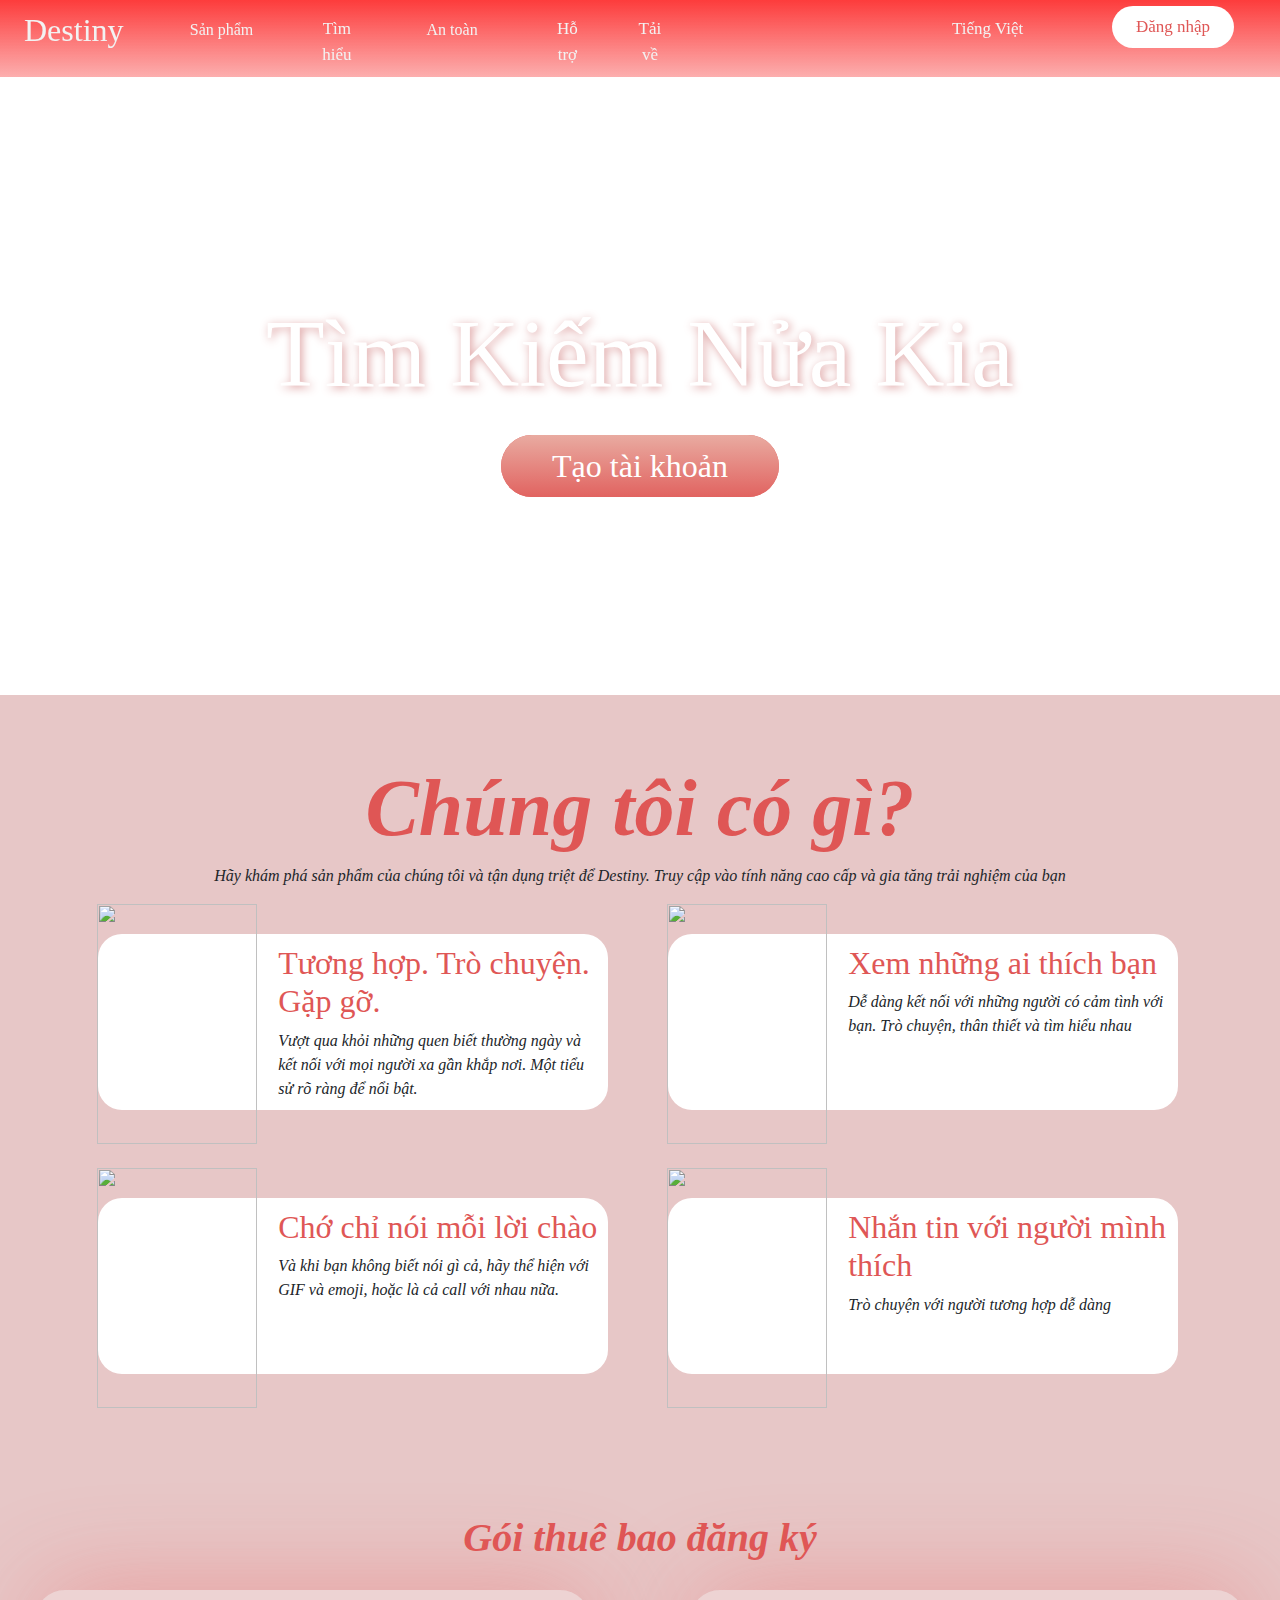
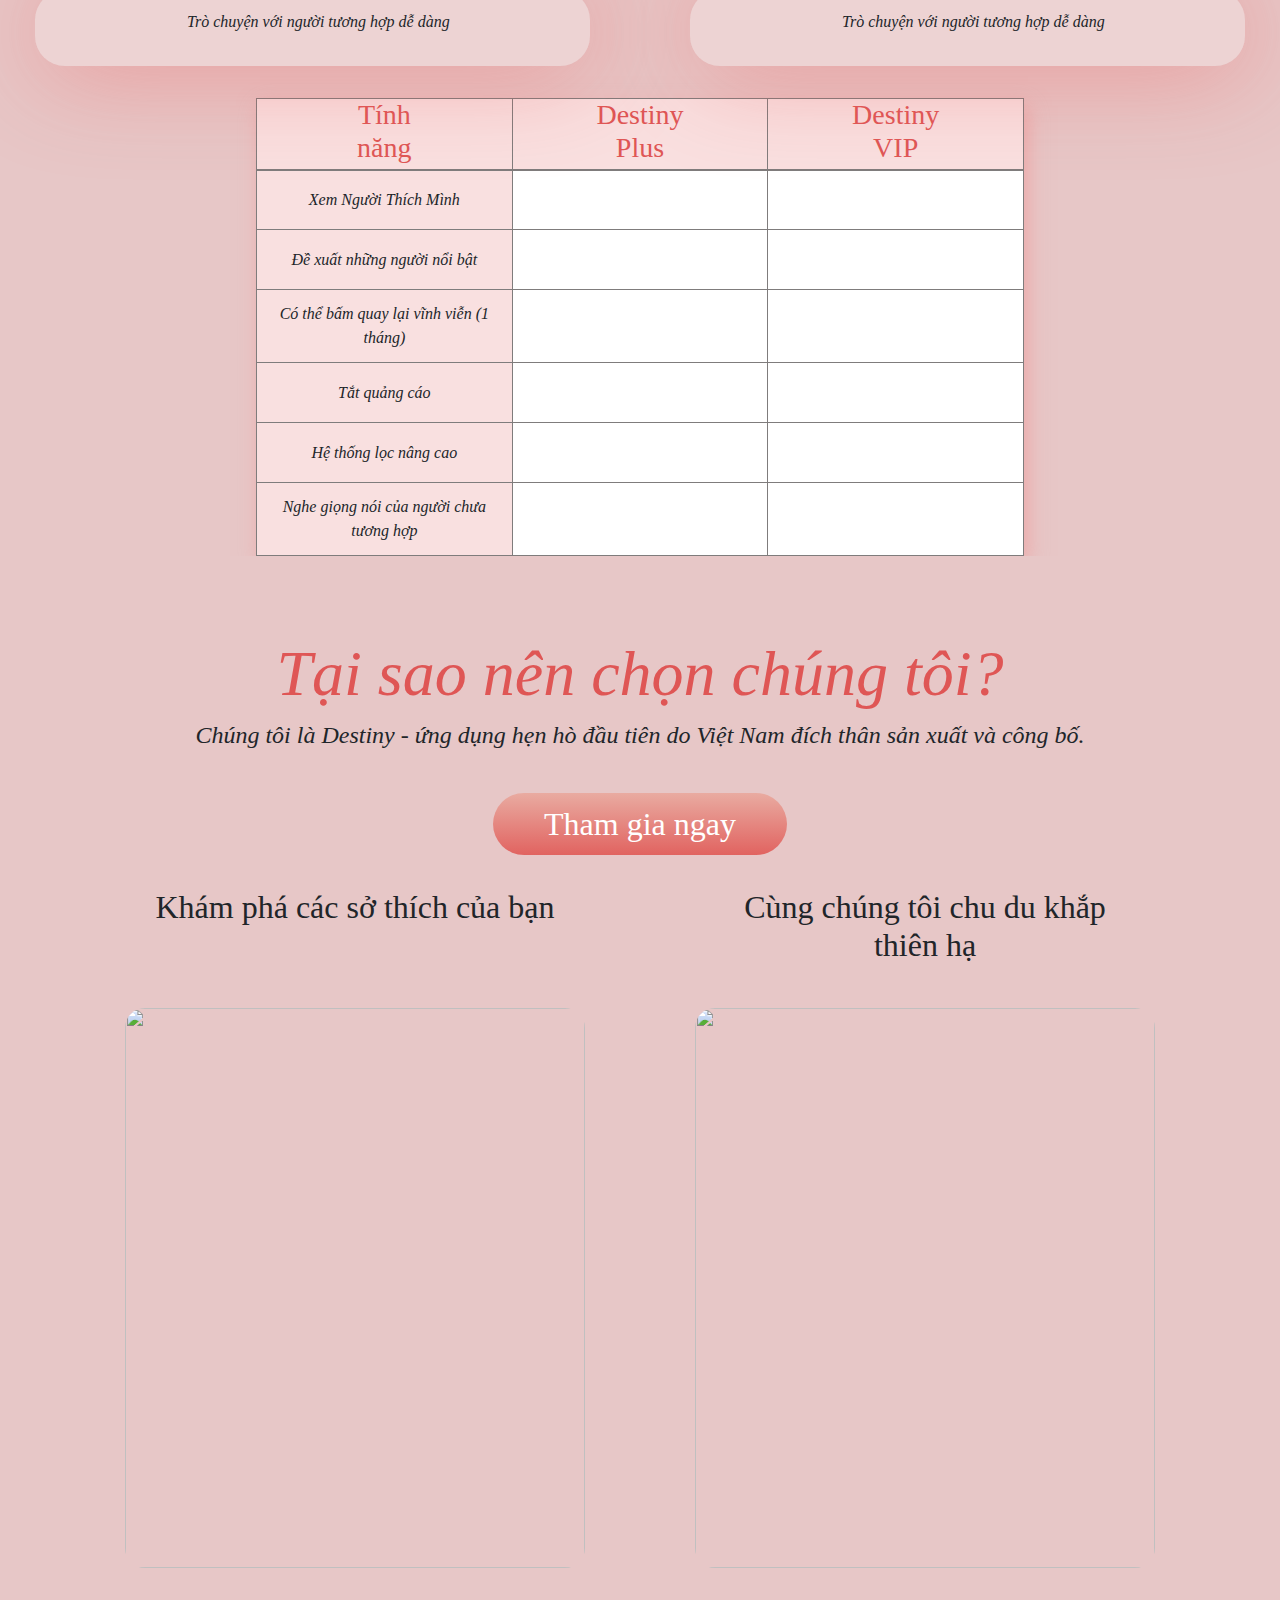
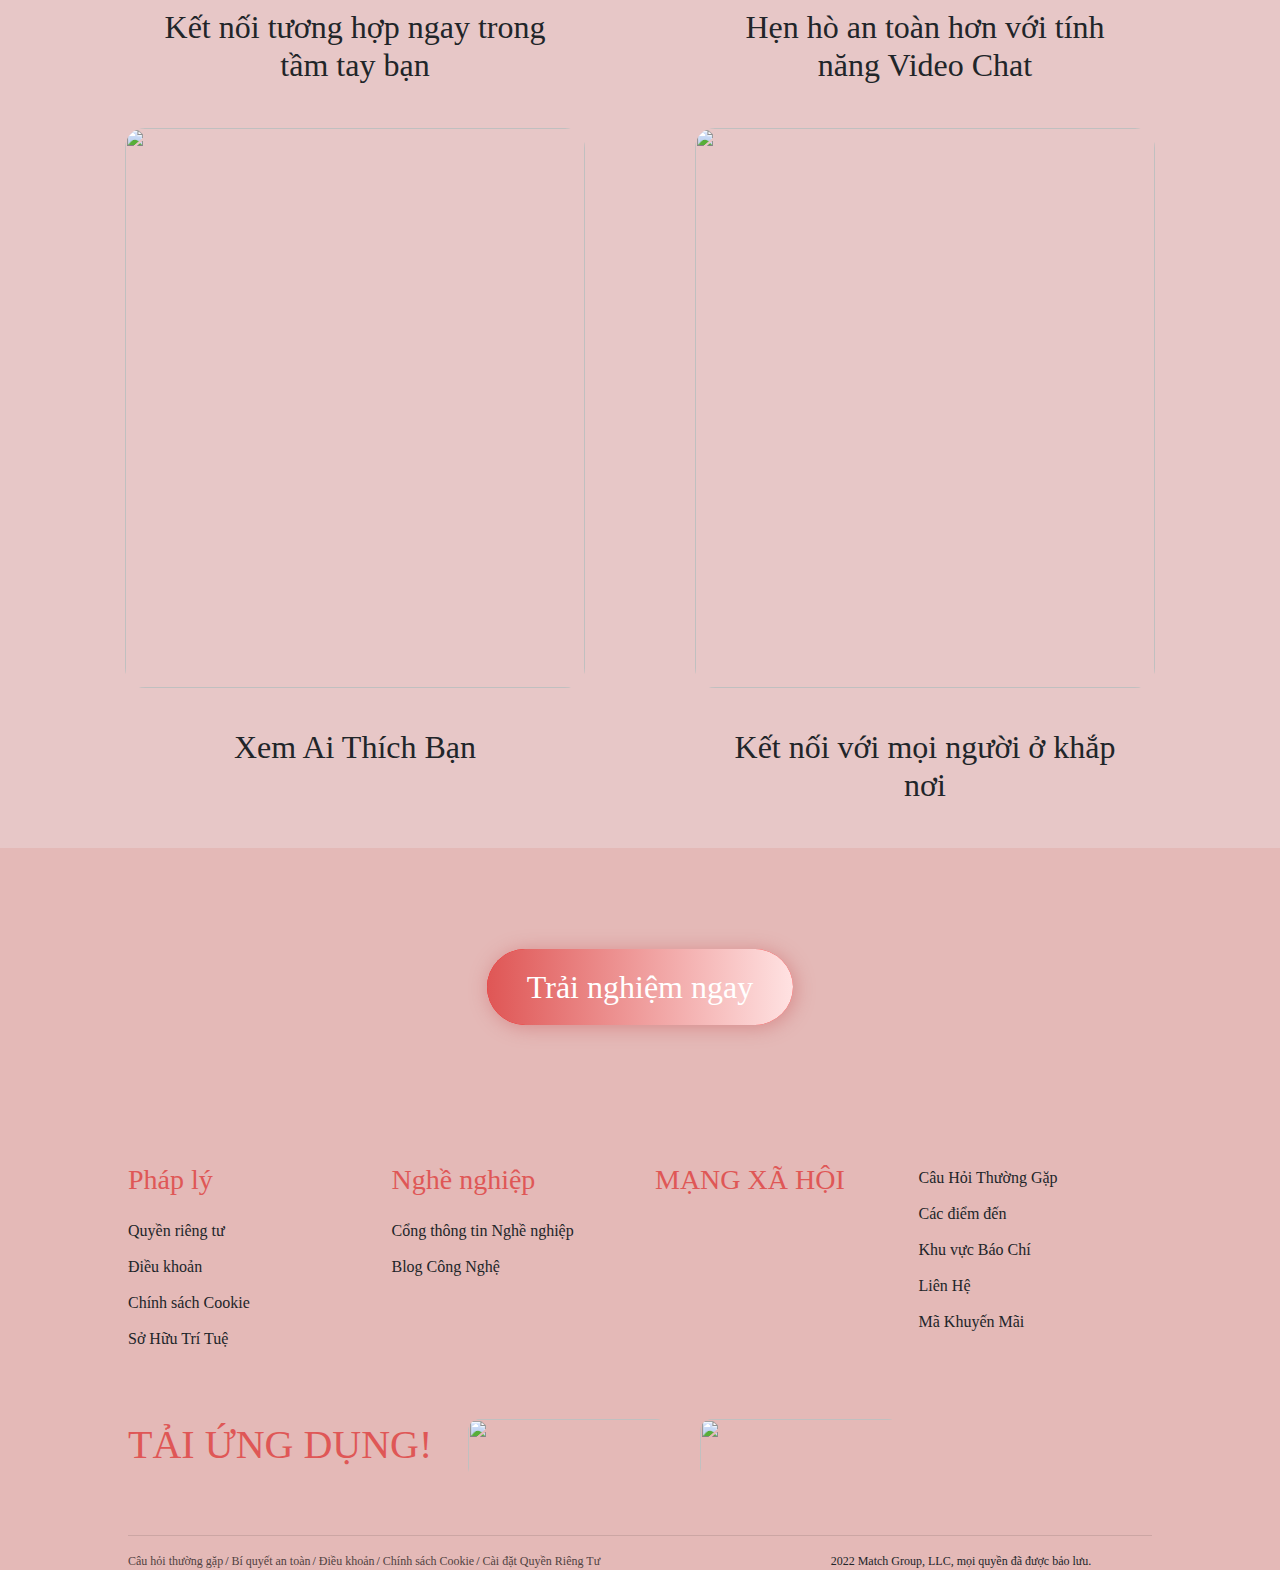
==== index.html @ 4feb2984 "Fix footer" ====
<!DOCTYPE html>
<html lang="en">

<head>
    <meta charset="UTF-8">
    <meta http-equiv="X-UA-Compatible" content="IE=edge">
    <meta name="viewport" content="width=device-width, initial-scale=1.0">
    <title>Landing Page</title>
    <link rel="stylesheet" href="https://cdn.jsdelivr.net/npm/bootstrap@4.6.1/dist/css/bootstrap.min.css">
    <link rel="stylesheet" href="css/docSlider.css">
    <link rel="stylesheet" href="css/index.css">
    <meta name="viewport" content="width=device-width, initial-scale=1, shrink-to-fit=no">
    <script src="https://kit.fontawesome.com/28a1dc3e10.js" crossorigin="anonymous"></script>

</head>

<body>
    <div class="header">
        <div class="header-left">
            <div class="menu"><a href="#home" class="logo">Destiny</a></div>

            <div class="menu dropdown">
                <button class="dropbtn">Sản phẩm
                    <i class="fa fa-caret-down"></i>
                </button>
                <div class="dropdown-content">
                    <a href="#">Tính năng cao cấp</a>
                    <a href="#">Các gói đăng ký
                        <ul>
                            <li>Destiny Plus*</li>
                            <li>Destiny VIP</li>
                        </ul>
                    </a>
                    <a href="#">Swipe night</a>
                </div>
            </div>
            <div class="menu"><a href="#news">Tìm hiểu</a></div>
            <div class="menu dropdown ">
                <button class="dropbtn">An toàn
                    <i class="fa fa-caret-down"></i>
                </button>
                <div class="dropdown-content">
                    <a href="#">Quy tắc cộng đồng</a>
                    <a href="#">Bí quyết an toàn</a>
                    <a href="#">An toàn & Chính sách</a>
                    <a href="#">An toàn & Báo cáo</a>
                    <a href="#">Bảo mật</a>
                </div>
            </div>

            <div class="menu"><a href="#contact">Hỗ trợ</a></div>


            <div class="menu"> <a href="#download">Tải về</a></div>
        </div>
        <div class="header-right">
            <div class="menu menu-right">
                <a class="title" href="#login" style="background-color: rgb(255, 255, 255);
                border-radius: 65px; color: #df5756;     padding: 8px 24px;">Đăng nhập</a>
            </div>
            <div class="menu menu-right">
                <a href="#language"><i class="fa-solid fa-earth-americas"> </i> Tiếng Việt</a>
            </div>
        </div>
    </div>

    <div class="docSlider">
        <section>
            <div class="content">
                <p class="title">Tìm Kiếm Nửa Kia</p>
                <a class="title" href="#register">Tạo tài khoản</a>
            </div>
        </section>

        <!-- 2. Chúng tôi có gì? -->
        <section>
            <div class="service">
                <div class="intro">
                    <h1 class="title">Chúng tôi có gì?</h1>
                    <p>Hãy khám phá sản phẩm của chúng tôi và tận dụng triệt để Destiny. Truy cập vào tính năng cao cấp
                        và gia tăng trải nghiệm của bạn</p>
                </div>
                <div class="container">
                    <div class="row">
                        <div class="col">
                            <div class="row">
                                <div class="col-8 col-sm-4"><img src="img/img1.png"></div>
                                <div class="col-8 col-sm-8 service-content justify-content align-items-center">
                                    <h1 class="title">Tương hợp. Trò chuyện. Gặp gỡ.</h1>
                                    <p>Vượt qua khỏi những quen biết thường ngày và kết nối với mọi người xa gần khắp
                                        nơi. Một tiểu sử rõ ràng để nổi bật.</p>
                                </div>
                            </div>
                        </div>
                        <div class="col">
                            <div class="row">
                                <div class="col-8 col-sm-4"><img src="img/img1.png"></div>
                                <div class="col-8 col-sm-8 service-content justify-content align-items-center">
                                    <h1 class="title">Xem những ai thích bạn</h1>
                                    <p>Dễ dàng kết nối với những người có cảm tình với bạn. Trò chuyện, thân thiết và
                                        tìm hiểu nhau</p>
                                </div>
                            </div>
                        </div>
                    </div>
                    <div class="row">
                        <div class="col">
                            <div class="row">
                                <div class="col-8 col-sm-4"><img src="img/img1.png"></div>
                                <div class="col-8 col-sm-8 service-content justify-content align-items-center">
                                    <h1 class="title">Chớ chỉ nói mỗi lời chào</h1>
                                    <p>Và khi bạn không biết nói gì cả, hãy thể hiện với GIF và emoji, hoặc là cả call
                                        với nhau nữa.</p>
                                </div>
                            </div>
                        </div>
                        <div class="col">
                            <div class="row">
                                <div class="col-8 col-sm-4"><img src="img/img1.png"></div>
                                <div class="col-8 col-sm-8 service-content justify-content align-items-center">
                                    <h1 class="title">Nhắn tin với người mình thích</h1>
                                    <p>Trò chuyện với người tương hợp dễ dàng</p>
                                </div>
                            </div>
                        </div>
                    </div>
                </div>
            </div>
        </section>

        <section>
            <div class="subcription">
                <div class="intro">
                    <h1 class="text-center title">Gói thuê bao đăng ký</h1>
                    <div class="container">
                        <div class="row" style="margin-right: -100px;
                        margin-left: -100px">
                            <div class="col">
                                <!-- <h1>Destiny Plus</h1> -->
                                <img src="img/Destiny Plus+.png" alt="">
                                <p>Trò chuyện với người tương hợp dễ dàng</p>
                            </div>
                            <div class="col">
                                <!-- <h1>Destiny VIP</h1> -->
                                <img src="img/Destiny VIP.png " alt="">
                                <p>Trò chuyện với người tương hợp dễ dàng</p>
                            </div>
                        </div>
                    </div>
                </div>
                <div class="subcription-content">
                    <table class="table table-bordered text-center">
                        <colgroup>
                            <col class="grey" />
                            <col class="red" />
                            <col class="blue" />
                        </colgroup>
                        <thead>
                            <tr>
                                <th class="title">
                                    <h3>Tính</h3>
                                    <h3>năng</h3>
                                </th>
                                <th class="title">
                                    <h3>Destiny</h3>
                                    <h3>Plus</h3>
                                </th>
                                <th class="title">
                                    <h3>Destiny</h3>
                                    <h3>VIP</h3>
                                </th>
                            </tr>
                        </thead>
                        <tbody>
                            <tr>
                                <td>Xem Người Thích Mình</td>
                                <td><i class="fa-solid fa-circle"></i></td>
                                <td><i class="fa-solid fa-circle"></i></td>
                            </tr>
                            <tr>
                                <td>Đề xuất những người nổi bật</td>
                                <td><i class="fa-solid fa-circle"></i></td>
                                <td><i class="fa-solid fa-circle"></i></td>
                            </tr>

                            <tr>
                                <td>Có thể bấm quay lại vĩnh viễn (1 tháng)</td>
                                <td><i class="fa-solid fa-circle"></i></td>
                                <td><i class="fa-solid fa-circle"></i></td>
                            </tr>
                            <tr>
                                <td>Tắt quảng cáo</td>
                                <td></td>
                                <td><i class="fa-solid fa-circle"></i></td>
                            </tr>
                            <tr>
                                <td>Hệ thống lọc nâng cao</td>
                                <td></td>
                                <td><i class="fa-solid fa-circle"></i></td>
                            </tr>
                            <tr>
                                <td>Nghe giọng nói của người chưa tương hợp</td>
                                <td></td>
                                <td><i class="fa-solid fa-circle"></i></td>
                            </tr>
                        </tbody>


                    </table>
                </div>

            </div>
        </section>
        <section>
            <div class="reason">
                <div class="intro text-center">
                    <h1 class="text-center title" style="color: #df5655">Tại sao nên chọn chúng tôi?</h1>
                    <h4>Chúng tôi là Destiny - ứng dụng hẹn hò đầu tiên do Việt Nam đích thân sản xuất và công bố. </h4>
                    <a href="#register">Tham gia ngay</a>
                </div>
                <div class="image-collection container">
                    <div class="row">
                        <div class="col justify-content-center  text-center">
                            <h2 class="title">Khám phá các sở thích của bạn</h2>
                            <img src="img/Trang chủ-image9.jpg" alt="">
                        </div>
                        <div class="col justify-content-center  text-center">
                            <h2 class="title">Cùng chúng tôi chu du khắp thiên hạ</h2>
                            <img src="img/Trang chủ-image9.jpg" alt="">
                        </div>
                    </div>
                    <div class="row">
                        <div class="col justify-content-center  text-center">
                            <h2 class="title">Kết nối tương hợp ngay trong tầm tay bạn</h2>
                            <img src="img/Trang chủ-image9.jpg" alt="">
                        </div>
                        <div class="col justify-content-center  text-center">
                            <h2 class="title">Hẹn hò an toàn hơn với tính năng Video Chat</h2>
                            <img src="img/Trang chủ-image9.jpg" alt="">
                        </div>
                    </div>
                    <div class="row">
                        <div class="col justify-content-center  text-center">
                            <h2 class="title">Xem Ai Thích Bạn</h2>
                        </div>
                        <div class="col justify-content-center  text-center">
                            <h2 class="title">Kết nối với mọi người ở khắp nơi</h2>
                        </div>
                    </div>
                </div>


            </div>
            <div class="footer">
                <div class="experience text-center justify-content-center">
                    <h2 class="title">Trải nghiệm ngay <i class="fa-solid fa-arrow-right"></i></h2>
                </div>
                <div class="container-fluid">
                    <div class="footer-detail-info row">
                        <div class="col">
                            <h3 class="title">Pháp lý</h3>
                            <ul>
                                <li>Quyền riêng tư</li>
                                <li>Điều khoản</li>
                                <li>Chính sách Cookie</li>
                                <li>Sở Hữu Trí Tuệ</li>
                            </ul>
                        </div>
                        <div class="col">
                            <h3 class="title">Nghề nghiệp</h3>
                            <ul>
                                <li>Cổng thông tin Nghề nghiệp</li>
                                <li>Blog Công Nghệ</li>
                            </ul>
                        </div>
                        <div class="col social">
                            <h3 class="title" style="text-transform: uppercase;">Mạng xã hội</h3>
                            <i class="fa-brands fa-instagram fa-3x"></i>
                            <i class="fa-brands fa-tiktok fa-3x"></i>
                            <i class="fa-brands fa-youtube fa-3x"></i>
                            <i class="fa-brands fa-facebook-f fa-3x"></i>
                            <i class="fa-brands fa-twitter fa-3x"></i>      
                        </div>
                        <div class="col">
                            <ul>
                                <li>Câu Hỏi Thường Gặp</li>
                                <li>Các điểm đến</li>
                                <li>Khu vực Báo Chí</li>
                                <li>Liên Hệ</li>
                                <li>Mã Khuyến Mãi</li>
                            </ul>
                        </div>
                    </div>
                    <div class="download align-items">
                        <h1 class="title">Tải ứng dụng!</h1>
                        <img src="img/App Store.png" alt="">
                        <img src="img/Google Play.png" alt="">

                    </div>
                    <hr class="new1">
                    <div class="row" style="font-size:0.75rem">
                        <div class="col-sm-8 footer-nav">
                            <a href="#">Câu hỏi thường gặp</a>/
                            <a href="#">Bí quyết an toàn</a>/
                            <a href="#">Điều khoản</a>/
                            <a href="#">Chính sách Cookie</a>/
                            <a href="#">Cài đặt Quyền Riêng Tư</a>
                        </div>
                        <div class="col-sm-4">
                            <i class="fa-regular fa-copyright"></i> 2022 Match Group, LLC, mọi quyền đã được bảo lưu.
                        </div>
                    </div>
                </div>
            </div>
        </section>
    </div>
    <script src="js/docSlider.min.js"></script>
    <script>docSlider.init();</script>
    <script src="https://cdn.jsdelivr.net/npm/jquery@3.6.0/dist/jquery.slim.min.js"></script>
    <script src="https://cdn.jsdelivr.net/npm/popper.js@1.16.1/dist/umd/popper.min.js"></script>
    <script src="https://cdn.jsdelivr.net/npm/bootstrap@4.6.1/dist/js/bootstrap.bundle.min.js"></script>
</body>

</html>
---- css/index.css ----
@font-face {
  font-family: Roobert;
  src: url(../font/Roobert-Regular.ttf);
}

@font-face {
  font-family: Comfortaa;
  src: url(../font/Comfortaa-VariableFont_wght.ttf);
  font-weight: bold;
}

@font-face {
  font-family: Inter;
  src: url(../font/Inter-VariableFont_slnt\,wght.ttf);
}



body {
  margin: 0;
  font-family: Inter;
}

.title {
  font-family: Comfortaa;
}

.container-fluid {
  padding: 0;
}

/* header */
.header {
  background-image: linear-gradient(
    to top,
    rgb(249 94 94 / 50%),
    rgb(253 60 60)
  );
  display: flex;
  height: 7%;
  position: -webkit-sticky;
  position: sticky;
  top: 0;
  font-size: 20px;
  z-index: 10;
}

.header .header-left {
  display: flex;
  width: 54%;
}

.header .header-right {
  display: flex;
  width: 46%;
  display: inline-block;
}

.header .menu {
  width: 160px;
  /* background-color: brown; */
  margin: 0 8px;
  height: 100%;
  margin-top: 6px;
}

.header .header-left .logo {
  padding-top: 0;
  font-size: xx-large;
}

.header .menu-right {
  float: right;
  width: 160px;
  margin-top: 6px;
}

.header a {
  float: left;
  display: block;
  color: #f2f2f2;
  text-align: center;
  padding: 10px 16px;
  text-decoration: none;
  font-size: 17px;
}

.dropdown:hover .header .menu {
  /* background-color: rgb(38, 255, 0); */
}

.header .icon {
  display: none;
}

.dropbtn {
  color: #f2f2f2;
  padding: 12px;
  font-size: 16px;
  border: none;
  width: 132px;
  background-color: #663e8e00;
}

.dropdown {
  position: relative;
  display: inline-block;
}

.dropdown-content {
  display: none;
  position: absolute;
  background-color: #df565573;
  min-width: 182px;
  box-shadow: 2px 2px 20px 4px rgb(255 0 0 / 56%);
  z-index: 1;
  text-align: left;
}

.dropdown-content a {
  color: rgb(255, 255, 255);
  padding: 2px 4px;
  /* text-decoration: none; */
  display: block;
}

.dropdown-content a ul {
  text-align: left;
  padding-left: 12px;
  font-style: italic;
}



.dropdown-content a:hover {
  /* background-color: #ddd; */
}

.dropdown:hover .dropdown-content {
  display: block;
}

.dropdown:hover .dropbtn {
  /* background-color: #3e8e41; */
  color: black;
}

/* Body */

/* Content */
.content {
  padding: 16% 0;
  height: 100%;
  /* border: 3px solid green; */
  text-align: center;
  background-image: url("../img/Trang\ chủ-image.png");
  /* Center and scale the image nicely */
  background-position: center;
  background-repeat: no-repeat;
  background-size: cover;
}

.content p {
  font-size: 6rem;
  color: white;
  text-shadow: 2px 2px 10px #dc9e9e;
}

.content a {
  padding: 1% 4%;
  color: white;
  background-color: #e16360;
  background-image: linear-gradient(to top, #e16360, #e9aba1);
  border-radius: 32px;
  font-size: 2rem;
}

.service {
  height: 100%;
  background-color: #e7c7c7;
}

.service .intro {
  text-align: center;
  padding-top: 2%;
  font-style: italic;
}

.service .intro h1 {
  font-weight: 800;
  font-size: 5rem;
  color: #df5655;
  margin-top: 40px;
}

.service .intro p {
  font-size: 1rem;
  margin-bottom: 2%;
}

.service .container .row .col {
  background-color: white;
    width: 80px;
    height: 176px;
    border-radius: 24px;
    margin: 20px 32px 68px 28px;
}

.service .container .row .col img {
  width: 160px;
  height: 240px;
  position: relative;
  left: -16px;
  top: -30px;
  display: block;
}

.service-content {
  height: 200px;
  justify-content: center;
  padding: 2%;
}

.service-content h1 {
  color: #df5756;
  font-size: 2rem;
}

.service-content p {
  font-style: italic;
}

.subcription {
  height: 100%;
  background-color: #e7c7c7;
}

.subcription .intro > h1 {
  padding: 72px 0 20px 0;
  font-style: italic;
  font-weight: 800;
  color: #df5756;
}

.subcription .intro .col {
  display: flex;
    width: 160px;
    margin: 0 50px;
    margin-bottom: 32px;
    box-shadow: 4px 4px 100px #eb555573;
    background: #f3e3e373;
    border-radius: 30px;
    padding: 16px;
}

.subcription .intro .col img {
  width: 120px;
}

.subcription .intro .col p {
  margin-left: 16px;
  margin-top: 4px;
  /* margin-bottom: 1rem; */
  font-style: italic;
}

.subcription-content .table {
  margin: 0 auto;
  width: 60%;
  table-layout: fixed;
  border: 1px black solid;
  border-collapse: collapse;
  box-shadow: 4px 8px 20px #efa0a0c9;
}

.subcription-content .table td {
  vertical-align: middle;
  /* font-size: small; */
}

.subcription-content .table tbody tr td:nth-child(1) {
  font-style: italic;
}

.subcription-content .table tbody tr td:nth-child(2) {
  color: #df5756;
}

.subcription-content .table tbody tr td:nth-child(3) {
  color: #f3e3e3;
}

thead tr {
  background-color: #f9e0e0;
}

.grey {
  background-color: #f9e0e0;
}
.red {
  background-color: white;
}
.blue {
  background-color: white;
}

.table-bordered td,
.table-bordered th {
  border: 1px solid #7f7c7c;
}

.table tr {
  height: 60px;
}

.table thead th {
  vertical-align: bottom;
  border-bottom: 2px solid #7f7c7c;
  color: #df5756;
  font-size: 1.5rem;
  font-weight: 550;
  padding: 2px;
}

h3 {
  margin: 0px;
  padding-bottom: 5px;
  line-height: 1;
}

/* reason section */
.reason {
  background-color: #e7c7c7;
  height: min-content;
  padding-top: 80px;
}

.reason .intro {
  margin-bottom: 40px;
}

.reason .intro h1 {
  font-style: italic;
  font-size: 4rem;
}

.reason .intro h4 {
  /* color: #df5655; */
  font-style: italic;
  /* font-size: 4rem; */
  margin-bottom: 50px;
}

.reason .intro a {
  padding: 1% 4%;
  background-image: linear-gradient(to top, #e16360, #e9aba1);
  border-radius: 32px;
  font-size: 2rem;
  color: white;
  margin: 20% 0;
}

.reason .image-collection .row .col {
  /* padding-bottom: 100px; */
}

.reason .image-collection .row .col h2 {
  height: 80px;
  width: 400px;
  margin: auto;
}

.reason .image-collection img {
  width: 460px;
  height: 560px;
  margin: 0 40px;
  border-radius: 20px;
  margin: 40px 0;
}

.reason .image-collection .row:nth-child(3) .col {
  margin-bottom: 40px;;
}


/* footer */
div .footer {
  background-color: #e4b9b7;
  padding-top: 120px;
  height: 100%;
}

.footer .container-fluid {
  width: 80%;
}

.footer .container-fluid .social i {
  /* width: 200px; */
  color: gray;
  margin-right: 36px;
  margin-bottom: 16px;
}

.footer .container-fluid .footer-detail-info {
  margin-bottom: 40px;
}

.footer .container-fluid .footer-detail-info li {
  font-weight: 500;
  margin-bottom: 12px;
}

.footer .container-fluid .footer-detail-info .col h3 {
  color: #df5756;
  margin-bottom: 20px;
}

div .footer .experience {
  margin-bottom: 160px;
}

div .footer .experience h2 {
  background-color: red;
  display: inline;
  padding: 20px 40px;
  border-radius: 40px;
  color: white;
  background-image: linear-gradient(to right, #df5655, #ffe2e2);
  box-shadow: 2px 2px 20px #d68989;
}

.footer .footer-nav a {
  margin-right: 2px;
  color: #514241;
}

ul {
  list-style-type: none; /* Remove bullets */
  padding: 0; /* Remove padding */
  margin: 0; /* Remove margins */
}

.download {
  color: #df5756;
  align-items: center;
  display: flex;
  margin-bottom: 40px;
}

.download h1 {
  display: inline-block;
  margin-right: 20px;
  text-transform: uppercase;
}

.download img {
  padding: 20px;
  border-radius: 32px;
  margin: -4px;
  width: 240px;
  height: 100px;
}
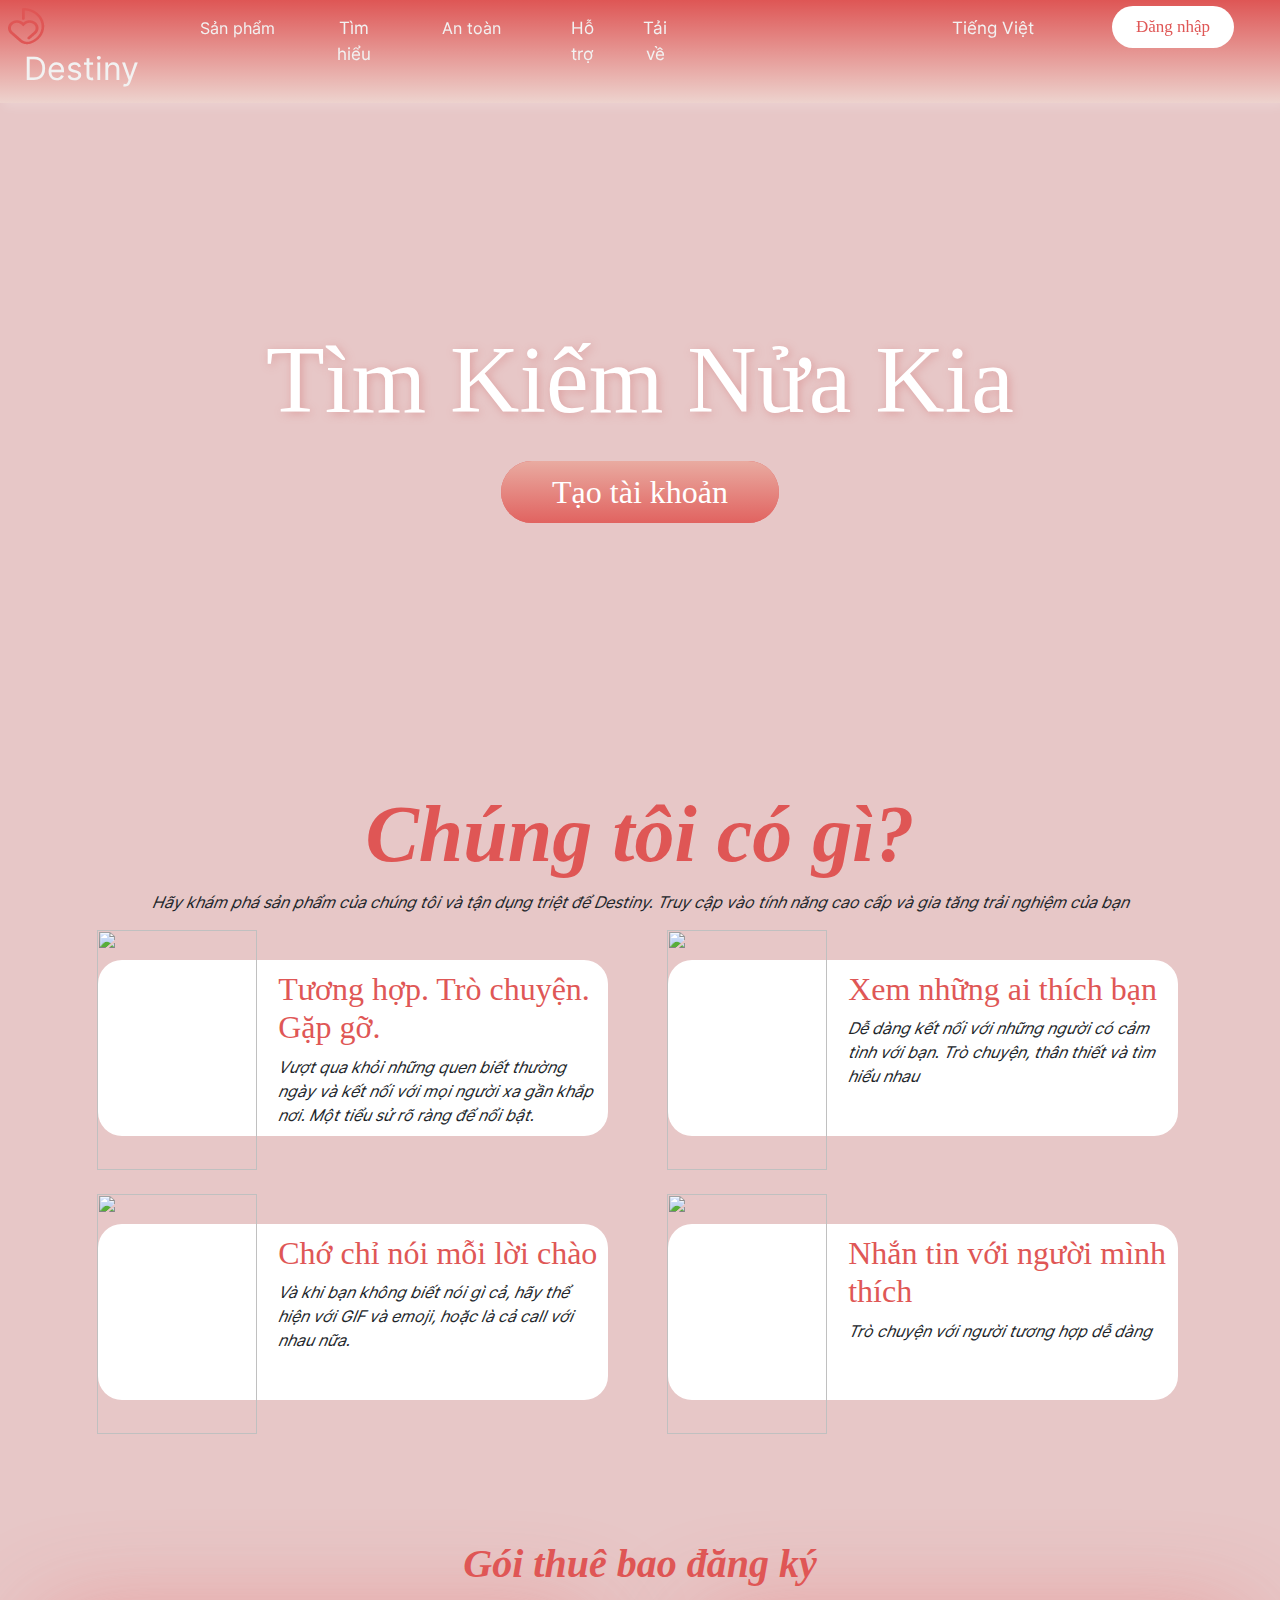
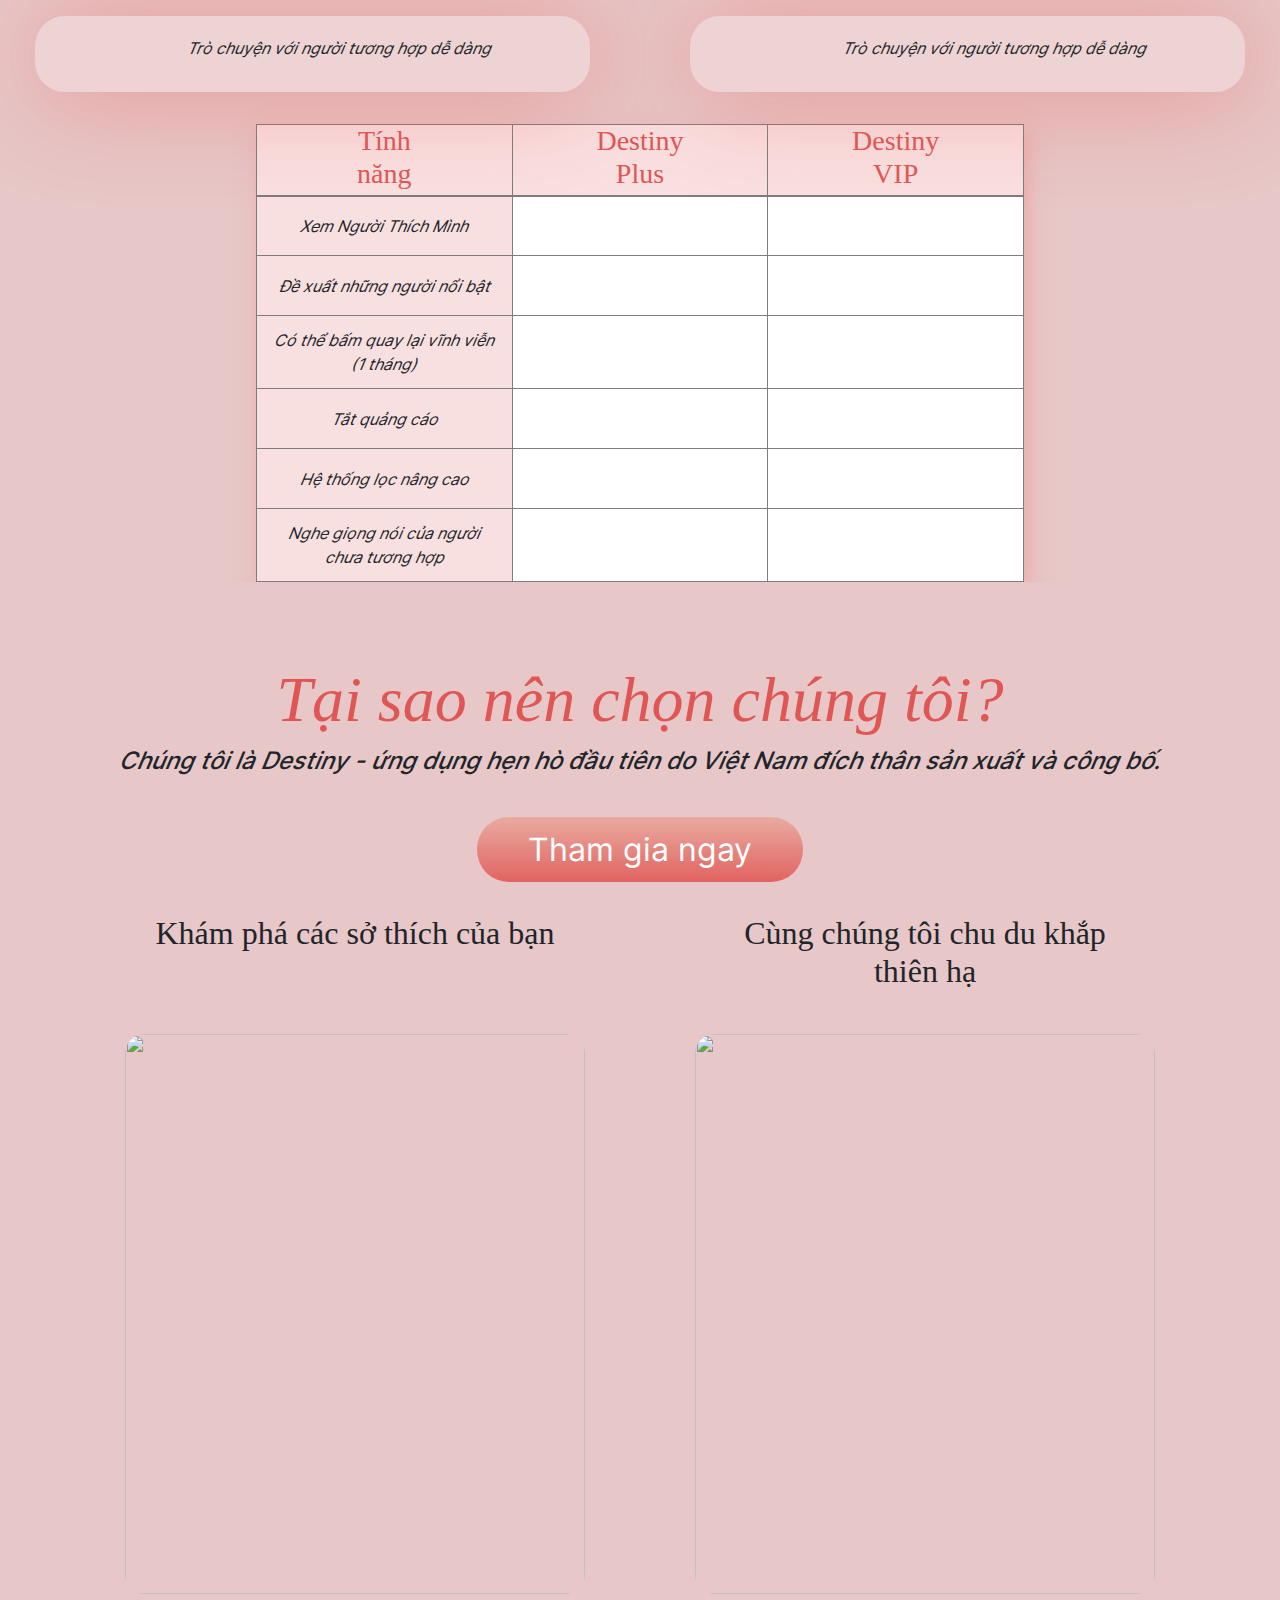
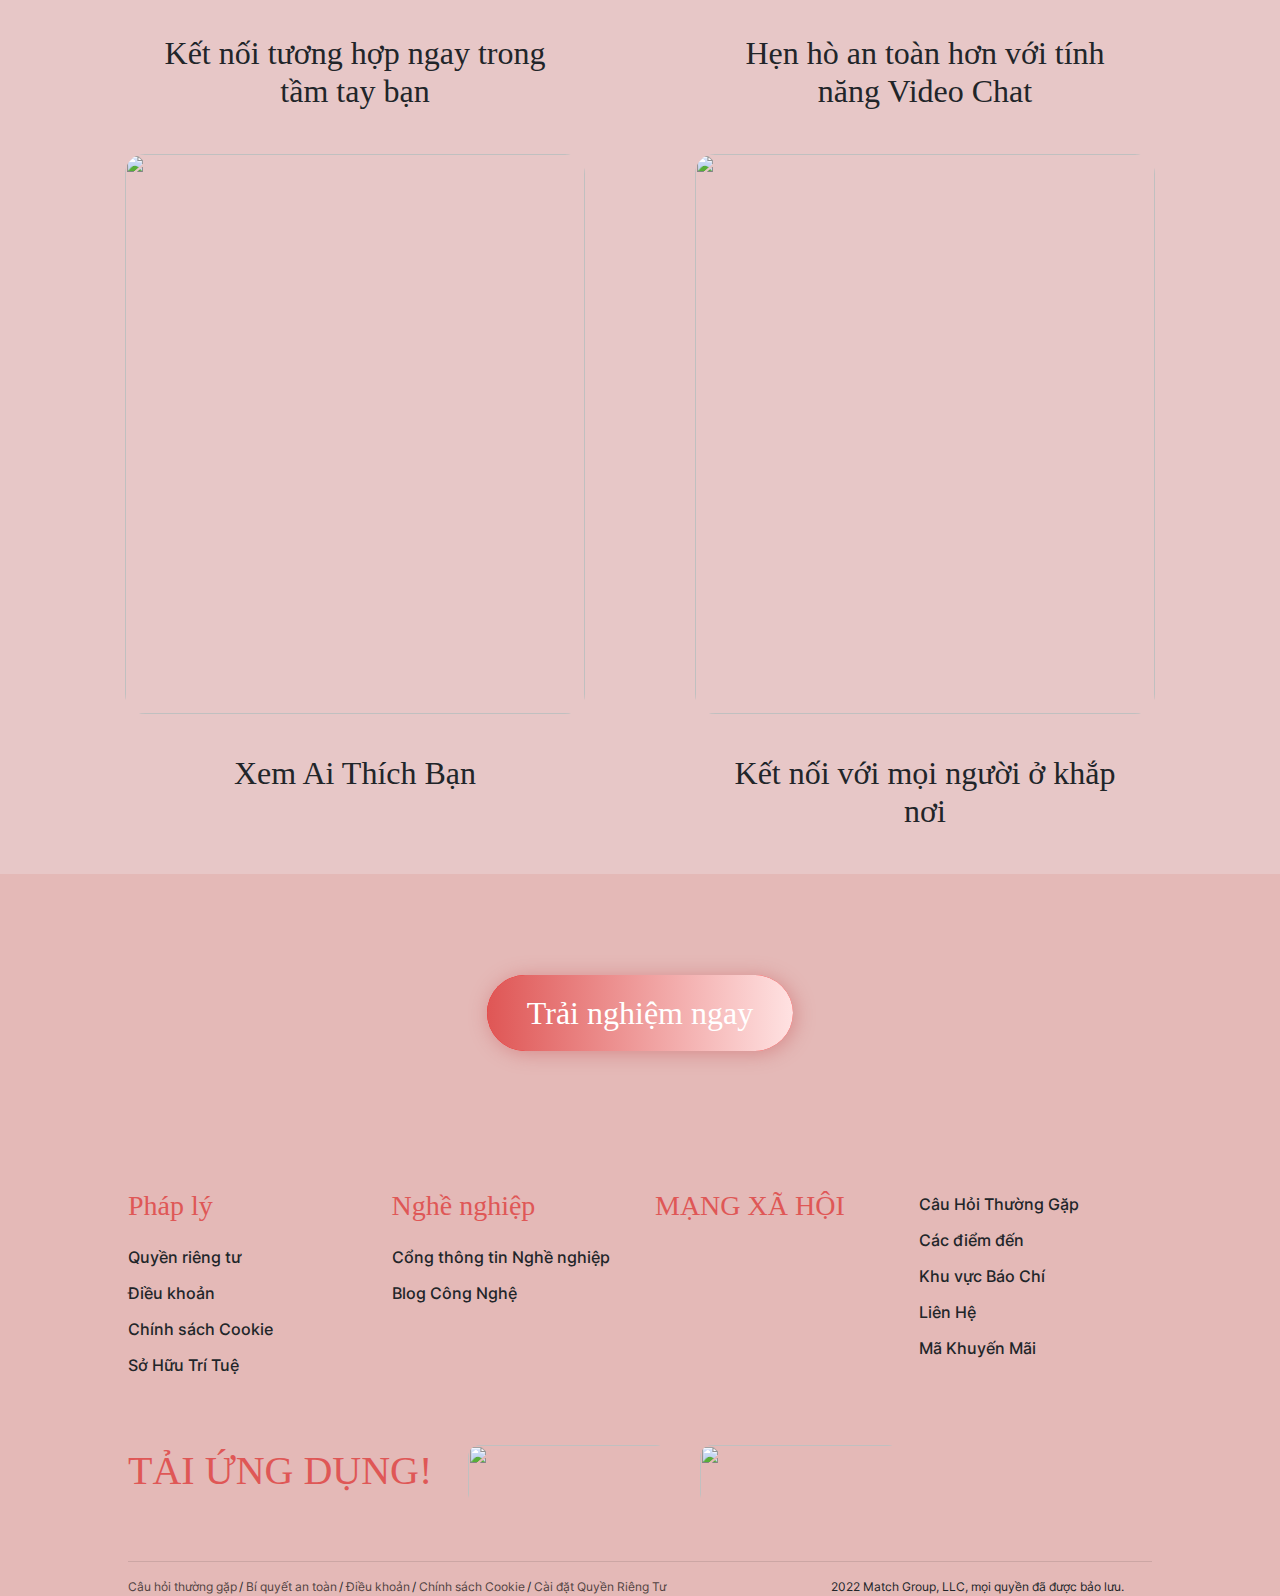
==== commit 6cf8b03c: "Fix image first page" ====
--- a/index.html
+++ b/index.html
@@ -17,7 +17,10 @@
 <body>
     <div class="header">
         <div class="header-left">
-            <div class="menu"><a href="#home" class="logo">Destiny</a></div>
+            <div class="menu">
+                <img align="left" src="img/Logo.png" alt="">
+                <a href="#home" class="logo">Destiny</a>
+            </div>
 
             <div class="menu dropdown">
                 <button class="dropbtn">Sản phẩm
@@ -67,8 +70,11 @@
     <div class="docSlider">
         <section>
             <div class="content">
-                <p class="title">Tìm Kiếm Nửa Kia</p>
-                <a class="title" href="#register">Tạo tài khoản</a>
+                <div>
+                    <p class="title">Tìm Kiếm Nửa Kia</p>
+                    <a class="title" href="#register">Tạo tài khoản</a>
+                </div>
+                <!-- <img src="img/Trang chủ-image.png" alt=""> -->
             </div>
         </section>
 
@@ -279,7 +285,7 @@
                             <i class="fa-brands fa-tiktok fa-3x"></i>
                             <i class="fa-brands fa-youtube fa-3x"></i>
                             <i class="fa-brands fa-facebook-f fa-3x"></i>
-                            <i class="fa-brands fa-twitter fa-3x"></i>      
+                            <i class="fa-brands fa-twitter fa-3x"></i>
                         </div>
                         <div class="col">
                             <ul>
--- a/css/index.css
+++ b/css/index.css
@@ -11,10 +11,8 @@
 
 @font-face {
   font-family: Inter;
-  src: url(../font/Inter-VariableFont_slnt\,wght.ttf);
-}
-
-
+  src: url(../font/Inter-VariableFont_slnt_wght.ttf);
+}
 
 body {
   margin: 0;
@@ -32,17 +30,17 @@
 /* header */
 .header {
   background-image: linear-gradient(
-    to top,
-    rgb(249 94 94 / 50%),
-    rgb(253 60 60)
+    to bottom,
+    rgb(222, 86, 85),
+    rgb(237, 211, 206)
   );
   display: flex;
   height: 7%;
-  position: -webkit-sticky;
   position: sticky;
   top: 0;
   font-size: 20px;
   z-index: 10;
+  box-shadow: 4px 4px 10px #ffffff2e;
 }
 
 .header .header-left {
@@ -57,11 +55,19 @@
 }
 
 .header .menu {
-  width: 160px;
+  /* width: 160px; */
   /* background-color: brown; */
   margin: 0 8px;
   height: 100%;
   margin-top: 6px;
+}
+
+.header .header-left .menu:first-child {
+  margin-top: 4px;
+}
+
+.header .header-left .menu:first-child img {
+  padding-top: 4px;
 }
 
 .header .header-left .logo {
@@ -95,7 +101,7 @@
 
 .dropbtn {
   color: #f2f2f2;
-  padding: 12px;
+  padding: 10px 16px;
   font-size: 16px;
   border: none;
   width: 132px;
@@ -130,8 +136,6 @@
   font-style: italic;
 }
 
-
-
 .dropdown-content a:hover {
   /* background-color: #ddd; */
 }
@@ -151,28 +155,46 @@
 .content {
   padding: 16% 0;
   height: 100%;
-  /* border: 3px solid green; */
   text-align: center;
-  background-image: url("../img/Trang\ chủ-image.png");
-  /* Center and scale the image nicely */
   background-position: center;
   background-repeat: no-repeat;
   background-size: cover;
-}
-
-.content p {
+  position: relative;
+  color: white;
+  background-color: #e7c7c7;
+}
+
+.content::before {
+  content: "";
+  background-image: url(../img/Trang\ chủ-image.png);
+  background-size: cover;
+  position: absolute;
+  top: 0px;
+  right: 0px;
+  bottom: 0px;
+  left: 0px;
+  opacity: 0.25;
+}
+
+.content div {
+  z-index: 5;
+}
+
+.content div p {
   font-size: 6rem;
   color: white;
   text-shadow: 2px 2px 10px #dc9e9e;
-}
-
-.content a {
+  position: relative;
+}
+
+.content div a {
   padding: 1% 4%;
   color: white;
   background-color: #e16360;
   background-image: linear-gradient(to top, #e16360, #e9aba1);
   border-radius: 32px;
   font-size: 2rem;
+  position: relative;
 }
 
 .service {
@@ -200,10 +222,10 @@
 
 .service .container .row .col {
   background-color: white;
-    width: 80px;
-    height: 176px;
-    border-radius: 24px;
-    margin: 20px 32px 68px 28px;
+  width: 80px;
+  height: 176px;
+  border-radius: 24px;
+  margin: 20px 32px 68px 28px;
 }
 
 .service .container .row .col img {
@@ -244,13 +266,13 @@
 
 .subcription .intro .col {
   display: flex;
-    width: 160px;
-    margin: 0 50px;
-    margin-bottom: 32px;
-    box-shadow: 4px 4px 100px #eb555573;
-    background: #f3e3e373;
-    border-radius: 30px;
-    padding: 16px;
+  width: 160px;
+  margin: 0 50px;
+  margin-bottom: 32px;
+  box-shadow: 4px 4px 100px #eb555573;
+  background: #f3e3e373;
+  border-radius: 30px;
+  padding: 16px;
 }
 
 .subcription .intro .col img {
@@ -379,9 +401,8 @@
 }
 
 .reason .image-collection .row:nth-child(3) .col {
-  margin-bottom: 40px;;
-}
-
+  margin-bottom: 40px;
+}
 
 /* footer */
 div .footer {
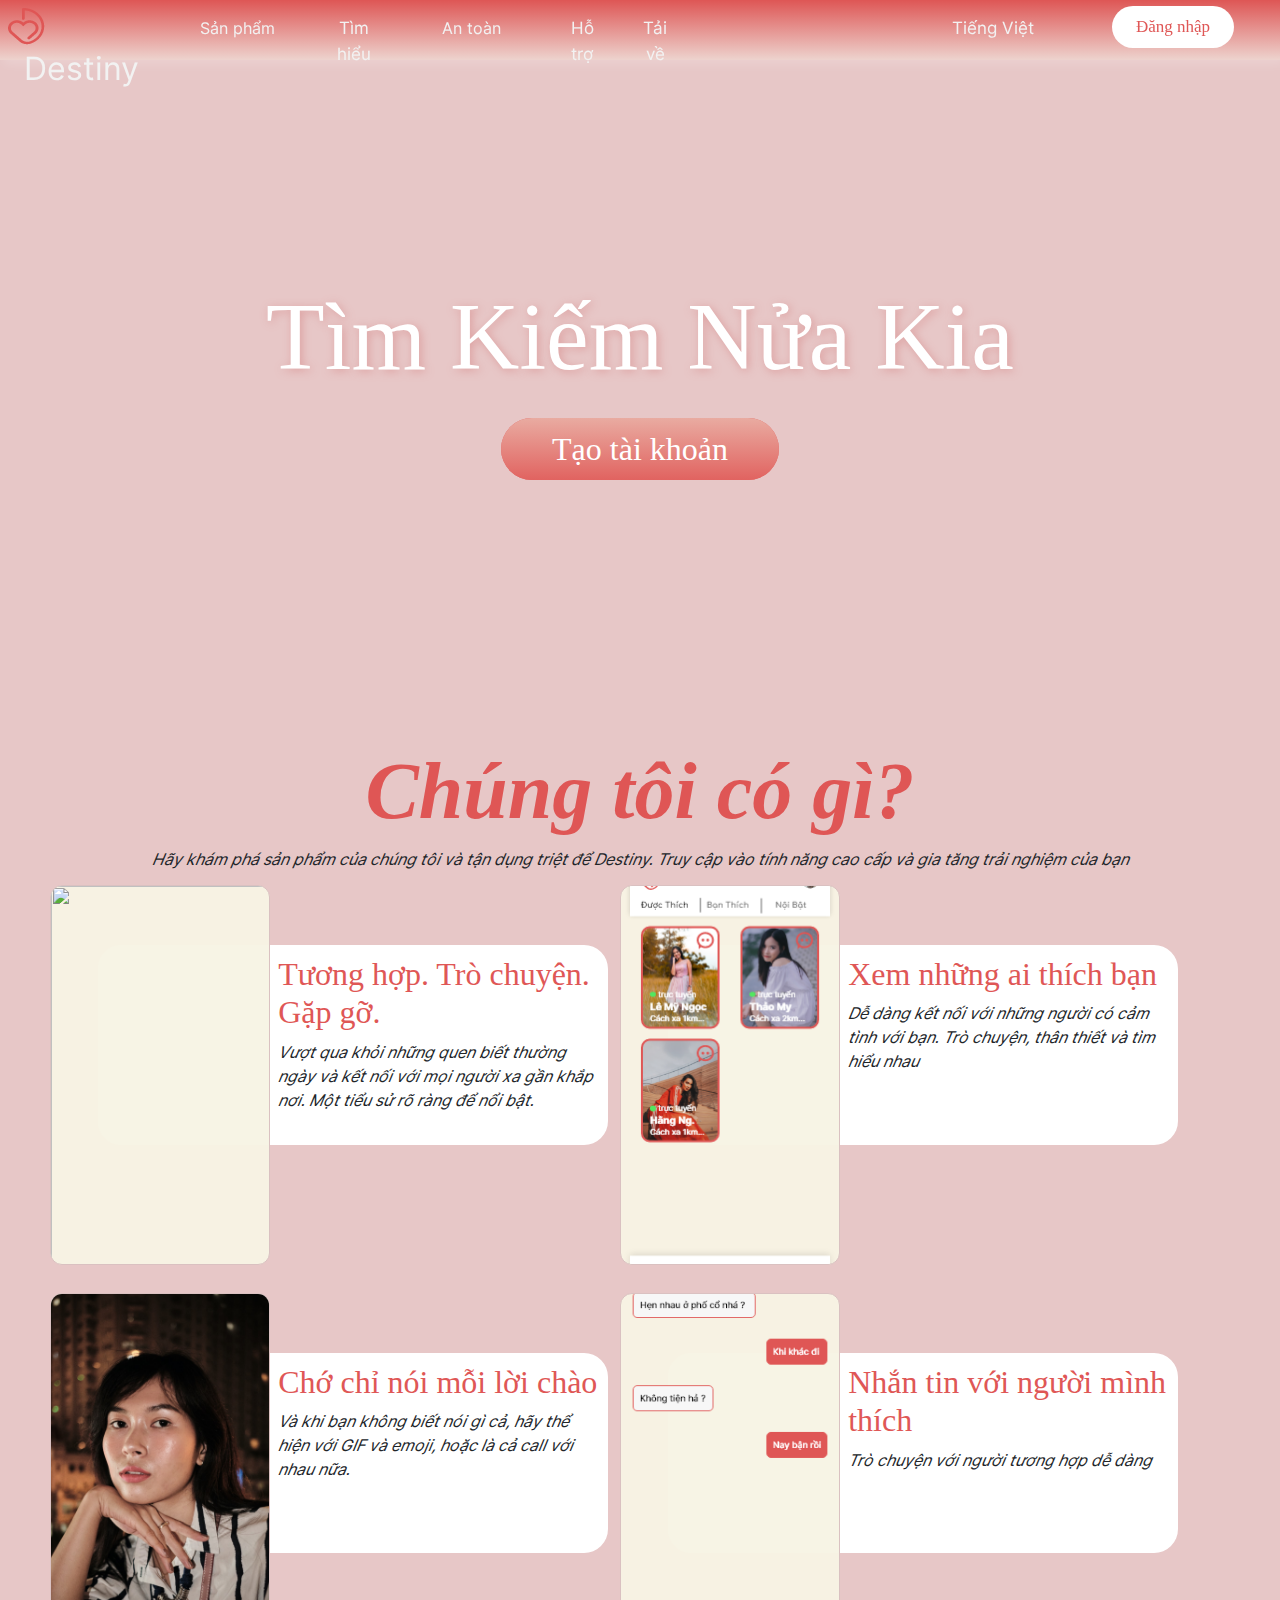
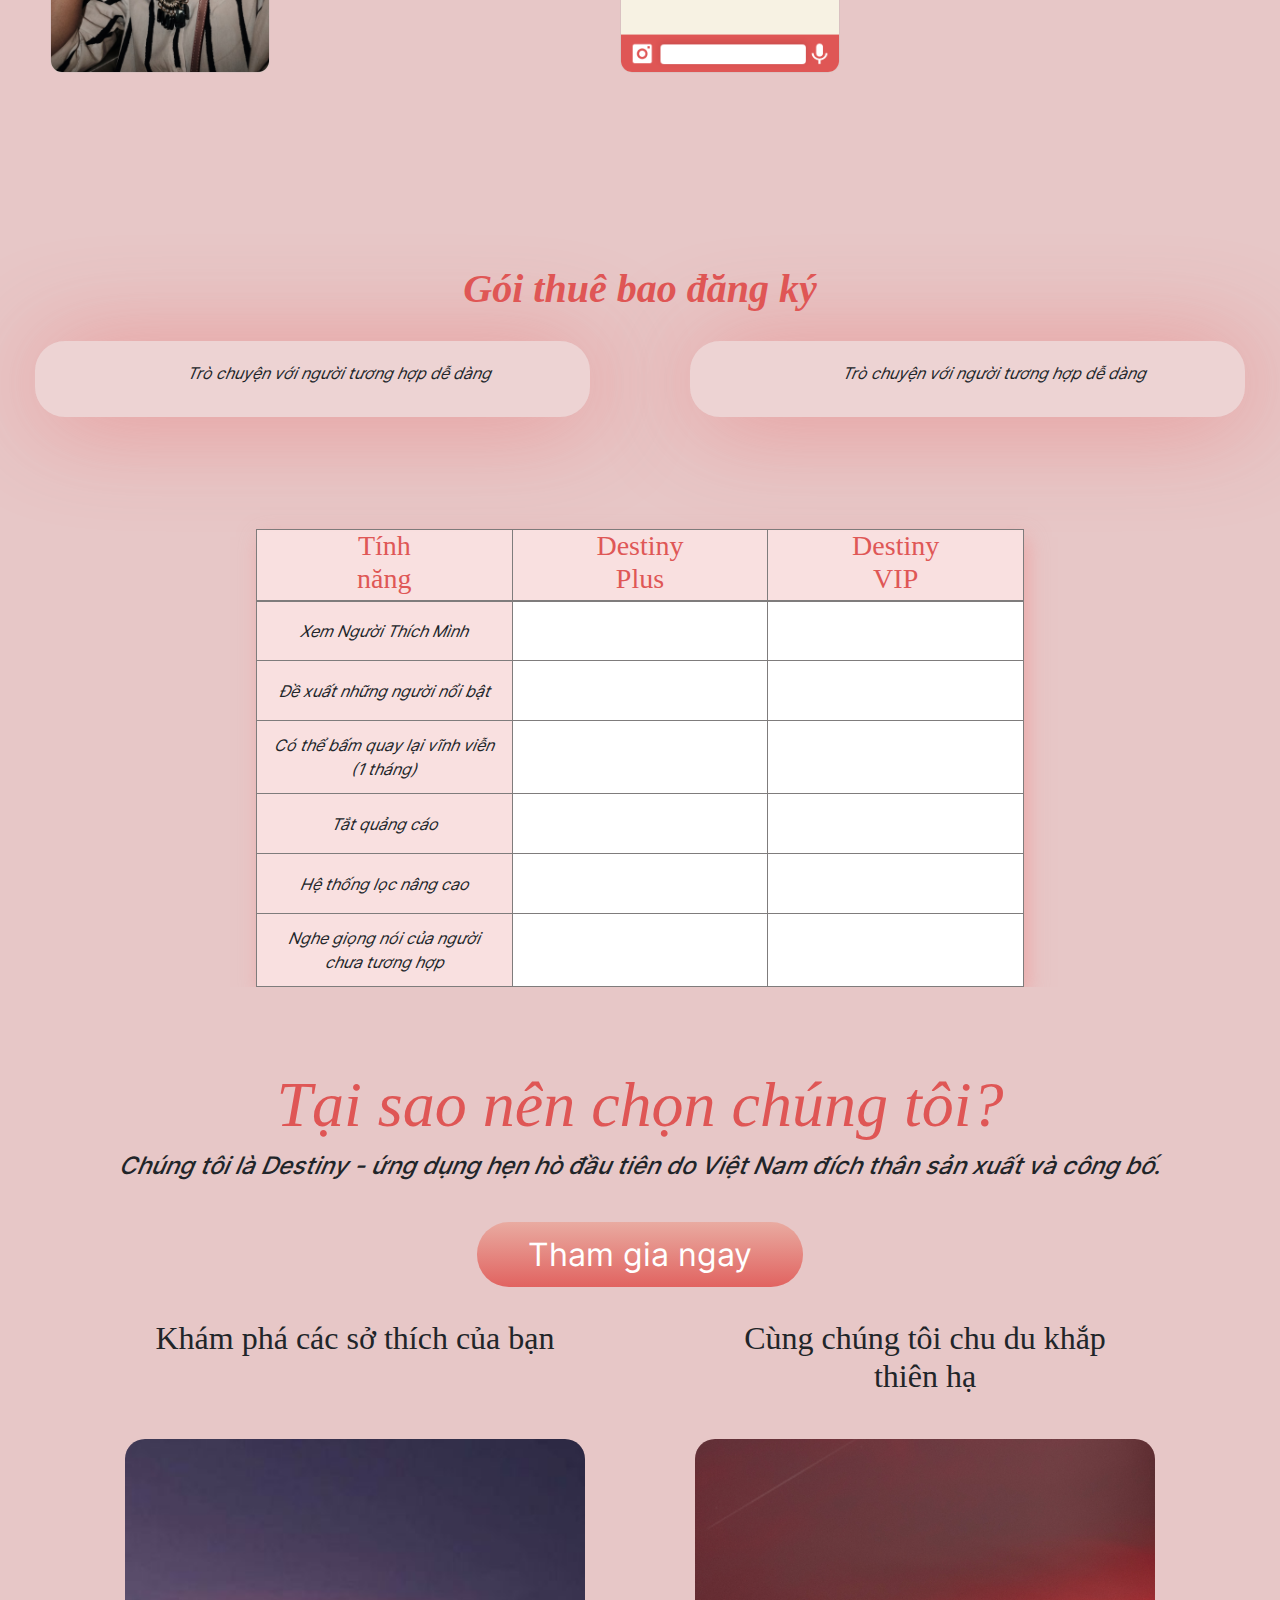
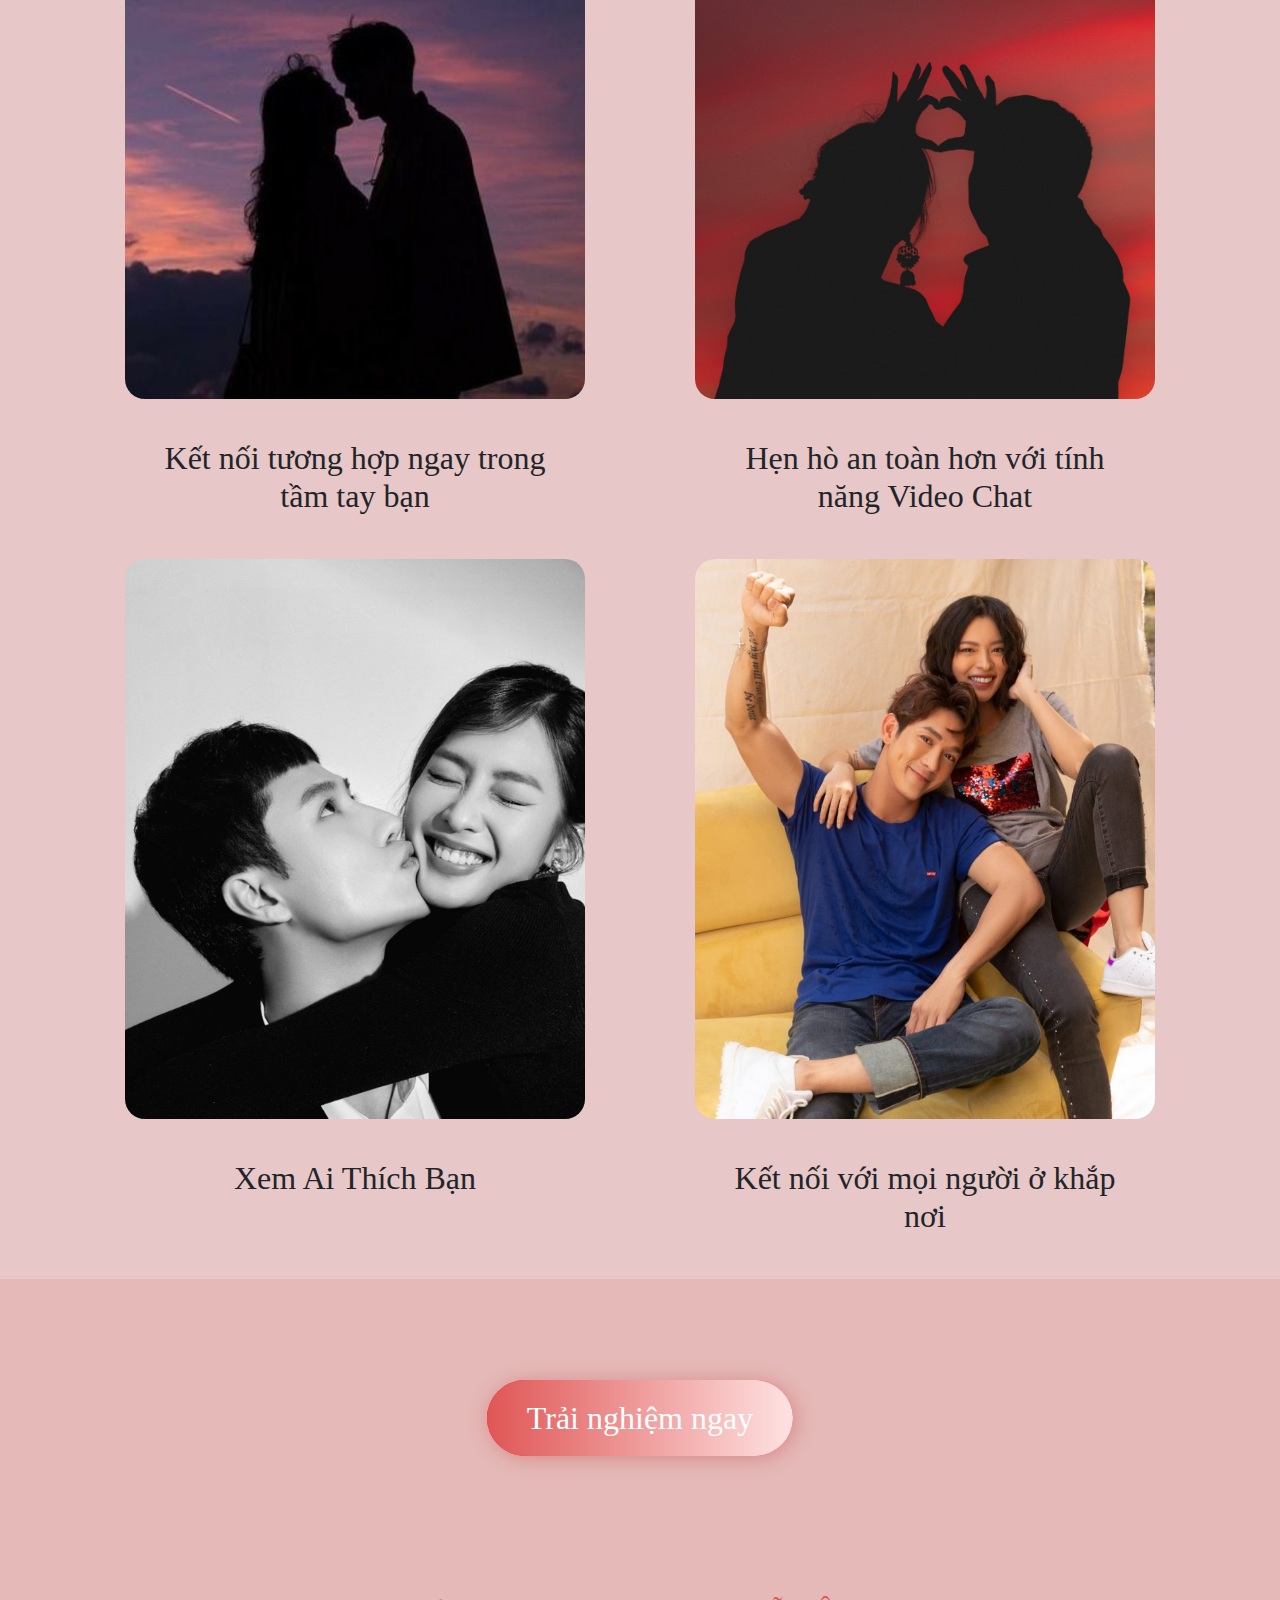
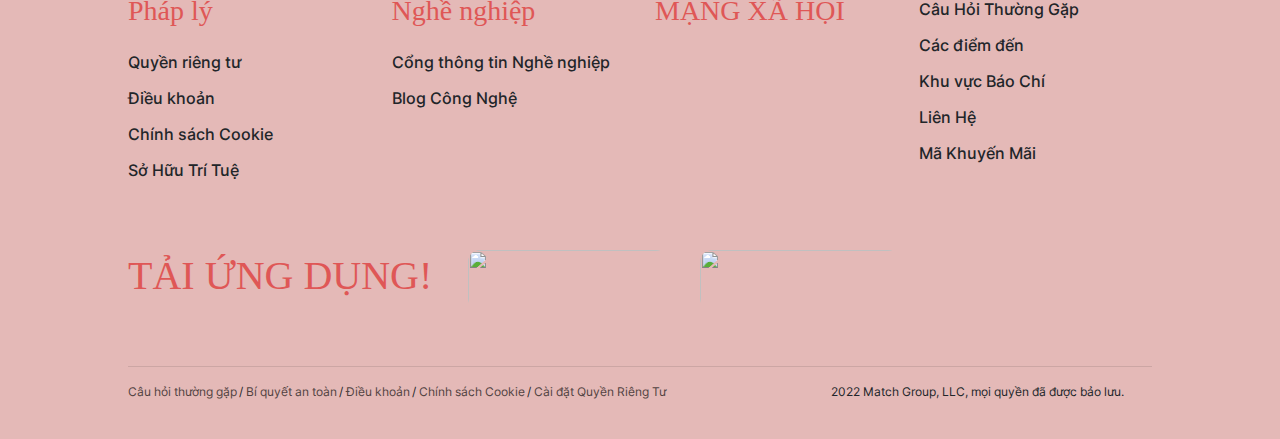
==== commit 330f90ee: "add image, fix page size" ====
--- a/index.html
+++ b/index.html
@@ -100,7 +100,7 @@
                         </div>
                         <div class="col">
                             <div class="row">
-                                <div class="col-8 col-sm-4"><img src="img/img1.png"></div>
+                                <div class="col-8 col-sm-4"><img src="img/image-2.png"></div>
                                 <div class="col-8 col-sm-8 service-content justify-content align-items-center">
                                     <h1 class="title">Xem những ai thích bạn</h1>
                                     <p>Dễ dàng kết nối với những người có cảm tình với bạn. Trò chuyện, thân thiết và
@@ -112,7 +112,7 @@
                     <div class="row">
                         <div class="col">
                             <div class="row">
-                                <div class="col-8 col-sm-4"><img src="img/img1.png"></div>
+                                <div class="col-8 col-sm-4"><img src="img/image-3.jpg"></div>
                                 <div class="col-8 col-sm-8 service-content justify-content align-items-center">
                                     <h1 class="title">Chớ chỉ nói mỗi lời chào</h1>
                                     <p>Và khi bạn không biết nói gì cả, hãy thể hiện với GIF và emoji, hoặc là cả call
@@ -122,7 +122,7 @@
                         </div>
                         <div class="col">
                             <div class="row">
-                                <div class="col-8 col-sm-4"><img src="img/img1.png"></div>
+                                <div class="col-8 col-sm-4"><img src="img/image-4.png"></div>
                                 <div class="col-8 col-sm-8 service-content justify-content align-items-center">
                                     <h1 class="title">Nhắn tin với người mình thích</h1>
                                     <p>Trò chuyện với người tương hợp dễ dàng</p>
@@ -228,21 +228,21 @@
                     <div class="row">
                         <div class="col justify-content-center  text-center">
                             <h2 class="title">Khám phá các sở thích của bạn</h2>
-                            <img src="img/Trang chủ-image9.jpg" alt="">
+                            <img src="img/picture1.jpg" alt="">
                         </div>
                         <div class="col justify-content-center  text-center">
                             <h2 class="title">Cùng chúng tôi chu du khắp thiên hạ</h2>
-                            <img src="img/Trang chủ-image9.jpg" alt="">
+                            <img src="img/picture2.jpg" alt="">
                         </div>
                     </div>
                     <div class="row">
                         <div class="col justify-content-center  text-center">
                             <h2 class="title">Kết nối tương hợp ngay trong tầm tay bạn</h2>
-                            <img src="img/Trang chủ-image9.jpg" alt="">
+                            <img src="img/picture3.png" alt="">
                         </div>
                         <div class="col justify-content-center  text-center">
                             <h2 class="title">Hẹn hò an toàn hơn với tính năng Video Chat</h2>
-                            <img src="img/Trang chủ-image9.jpg" alt="">
+                            <img src="img/picture4.jpeg" alt="">
                         </div>
                     </div>
                     <div class="row">
--- a/css/index.css
+++ b/css/index.css
@@ -35,7 +35,7 @@
     rgb(237, 211, 206)
   );
   display: flex;
-  height: 7%;
+  height: 60px;
   position: sticky;
   top: 0;
   font-size: 20px;
@@ -173,7 +173,7 @@
   right: 0px;
   bottom: 0px;
   left: 0px;
-  opacity: 0.25;
+  opacity: 0.4;
 }
 
 .content div {
@@ -223,20 +223,22 @@
 .service .container .row .col {
   background-color: white;
   width: 80px;
-  height: 176px;
+  height: 200px;
   border-radius: 24px;
-  margin: 20px 32px 68px 28px;
+  margin: 48px 32px 160px 28px;
 }
 
 .service .container .row .col img {
-  width: 160px;
-  height: 240px;
+  width: 220px;
+  height: 380px;
   position: relative;
-  left: -16px;
-  top: -30px;
+  left: -63px;
+  top: -60px;
   display: block;
-}
-
+  border-radius: 12px;
+  border: 1px solid #dac1c1;
+  background-color: #f7f4e4f7;
+}
 .service-content {
   height: 200px;
   justify-content: center;
@@ -255,6 +257,11 @@
 .subcription {
   height: 100%;
   background-color: #e7c7c7;
+}
+
+.subcription .intro {
+  padding-top: 80px;
+  padding-bottom: 80px;
 }
 
 .subcription .intro > h1 {
@@ -408,7 +415,7 @@
 div .footer {
   background-color: #e4b9b7;
   padding-top: 120px;
-  height: 100%;
+  height: 760px;
 }
 
 .footer .container-fluid {
@@ -481,3 +488,7 @@
   width: 240px;
   height: 100px;
 }
+
+img {
+  object-fit: cover;
+}
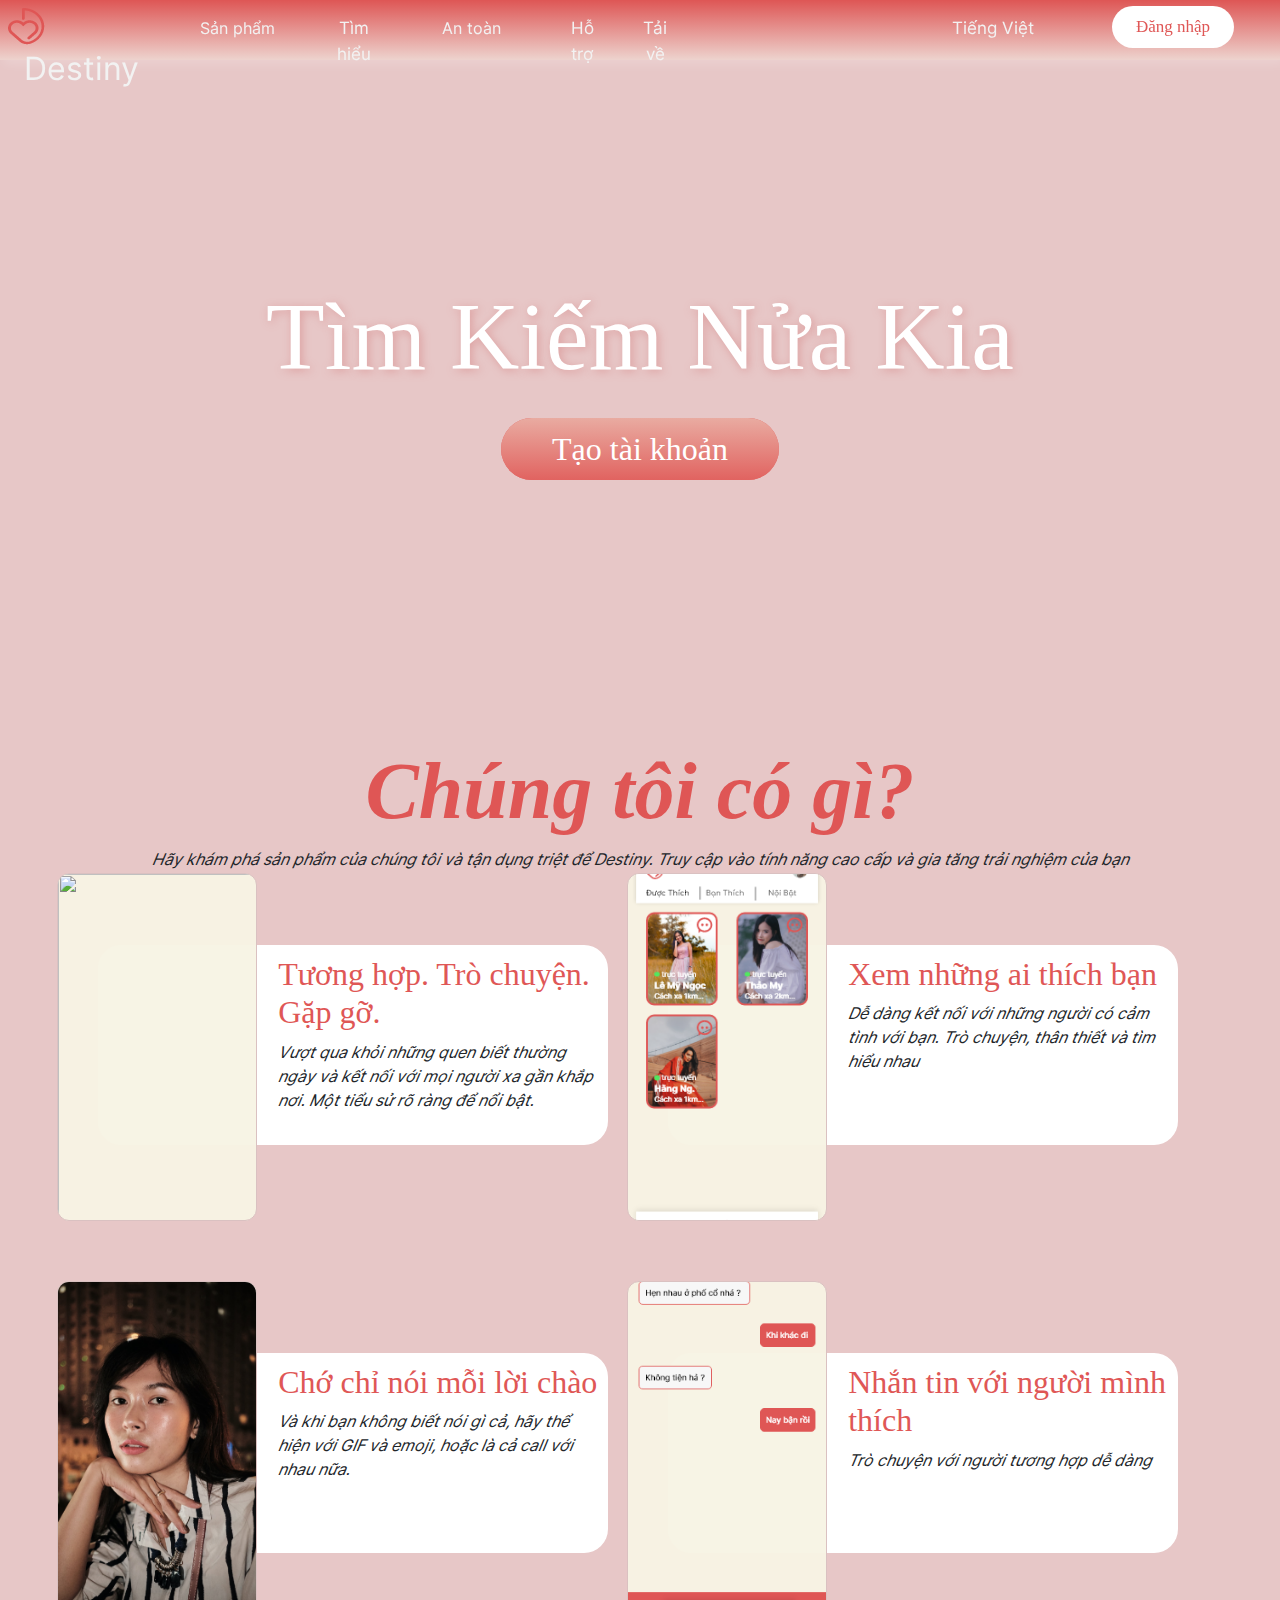
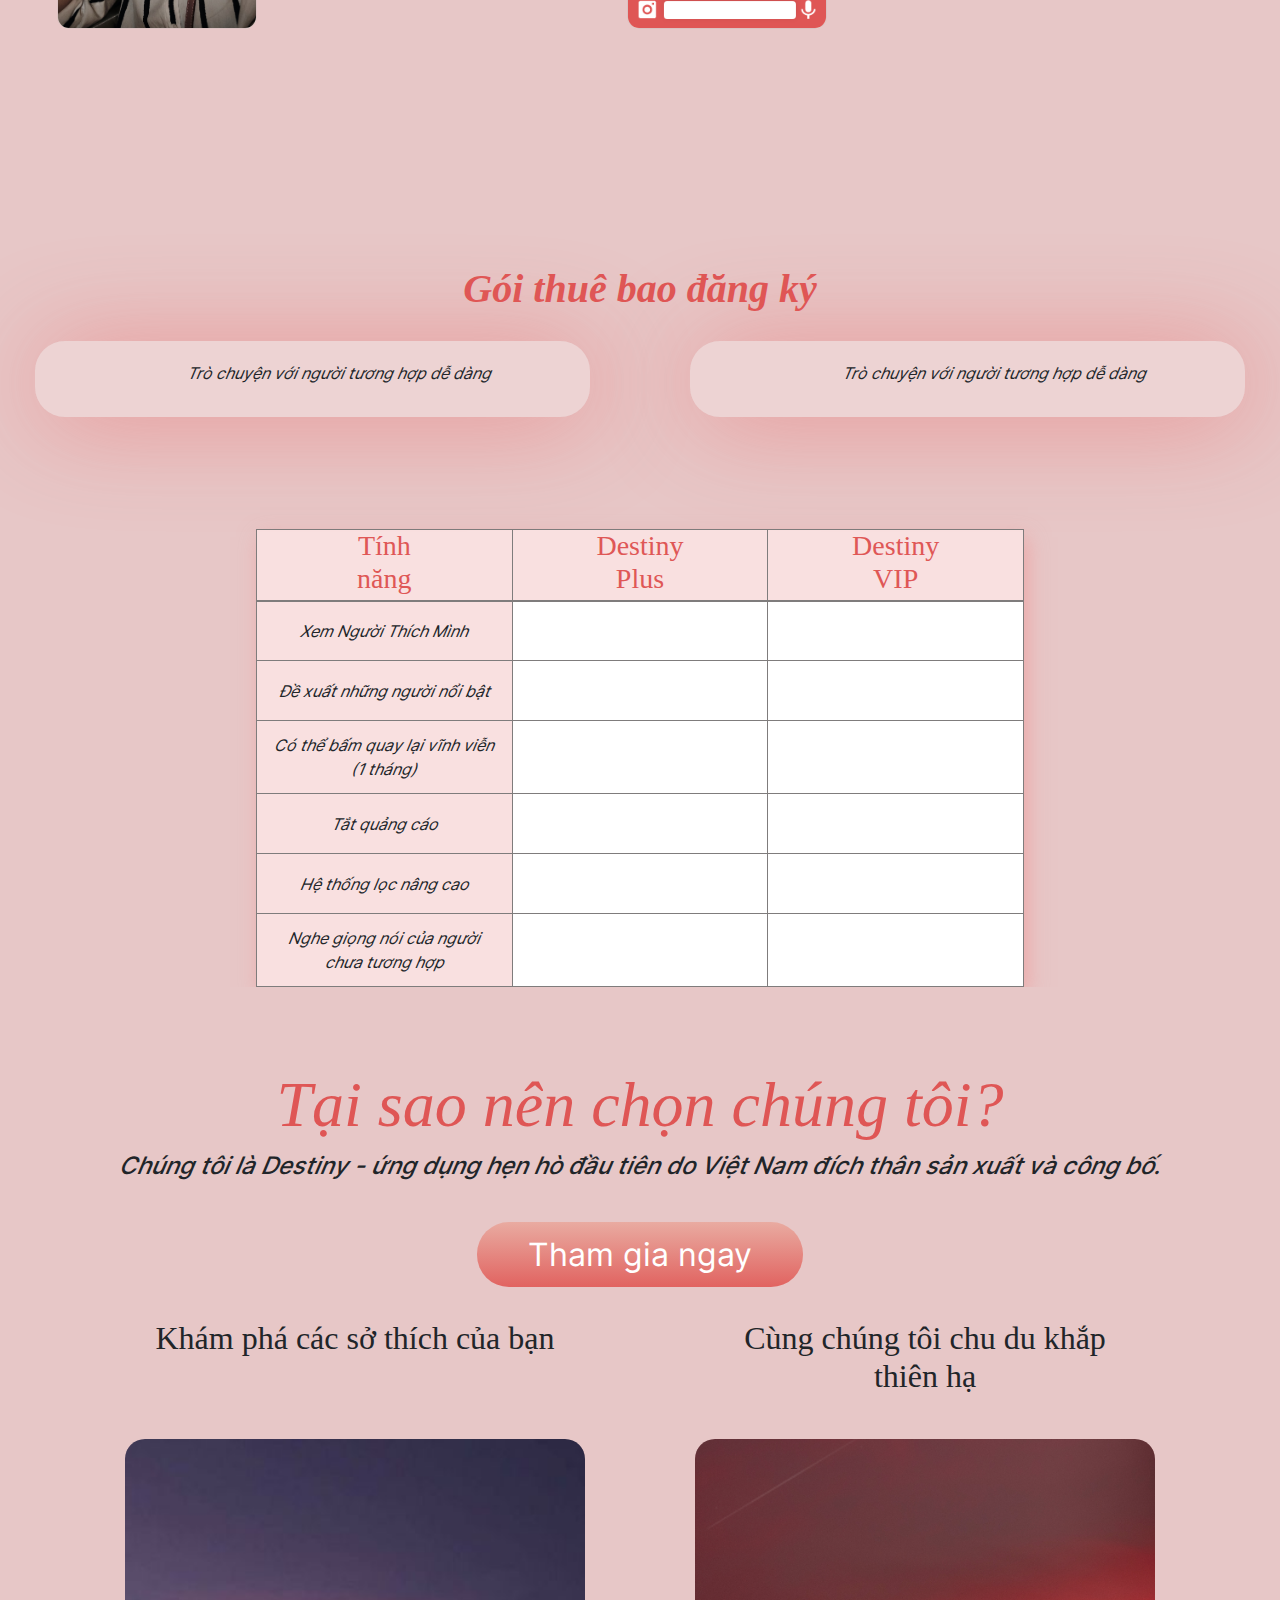
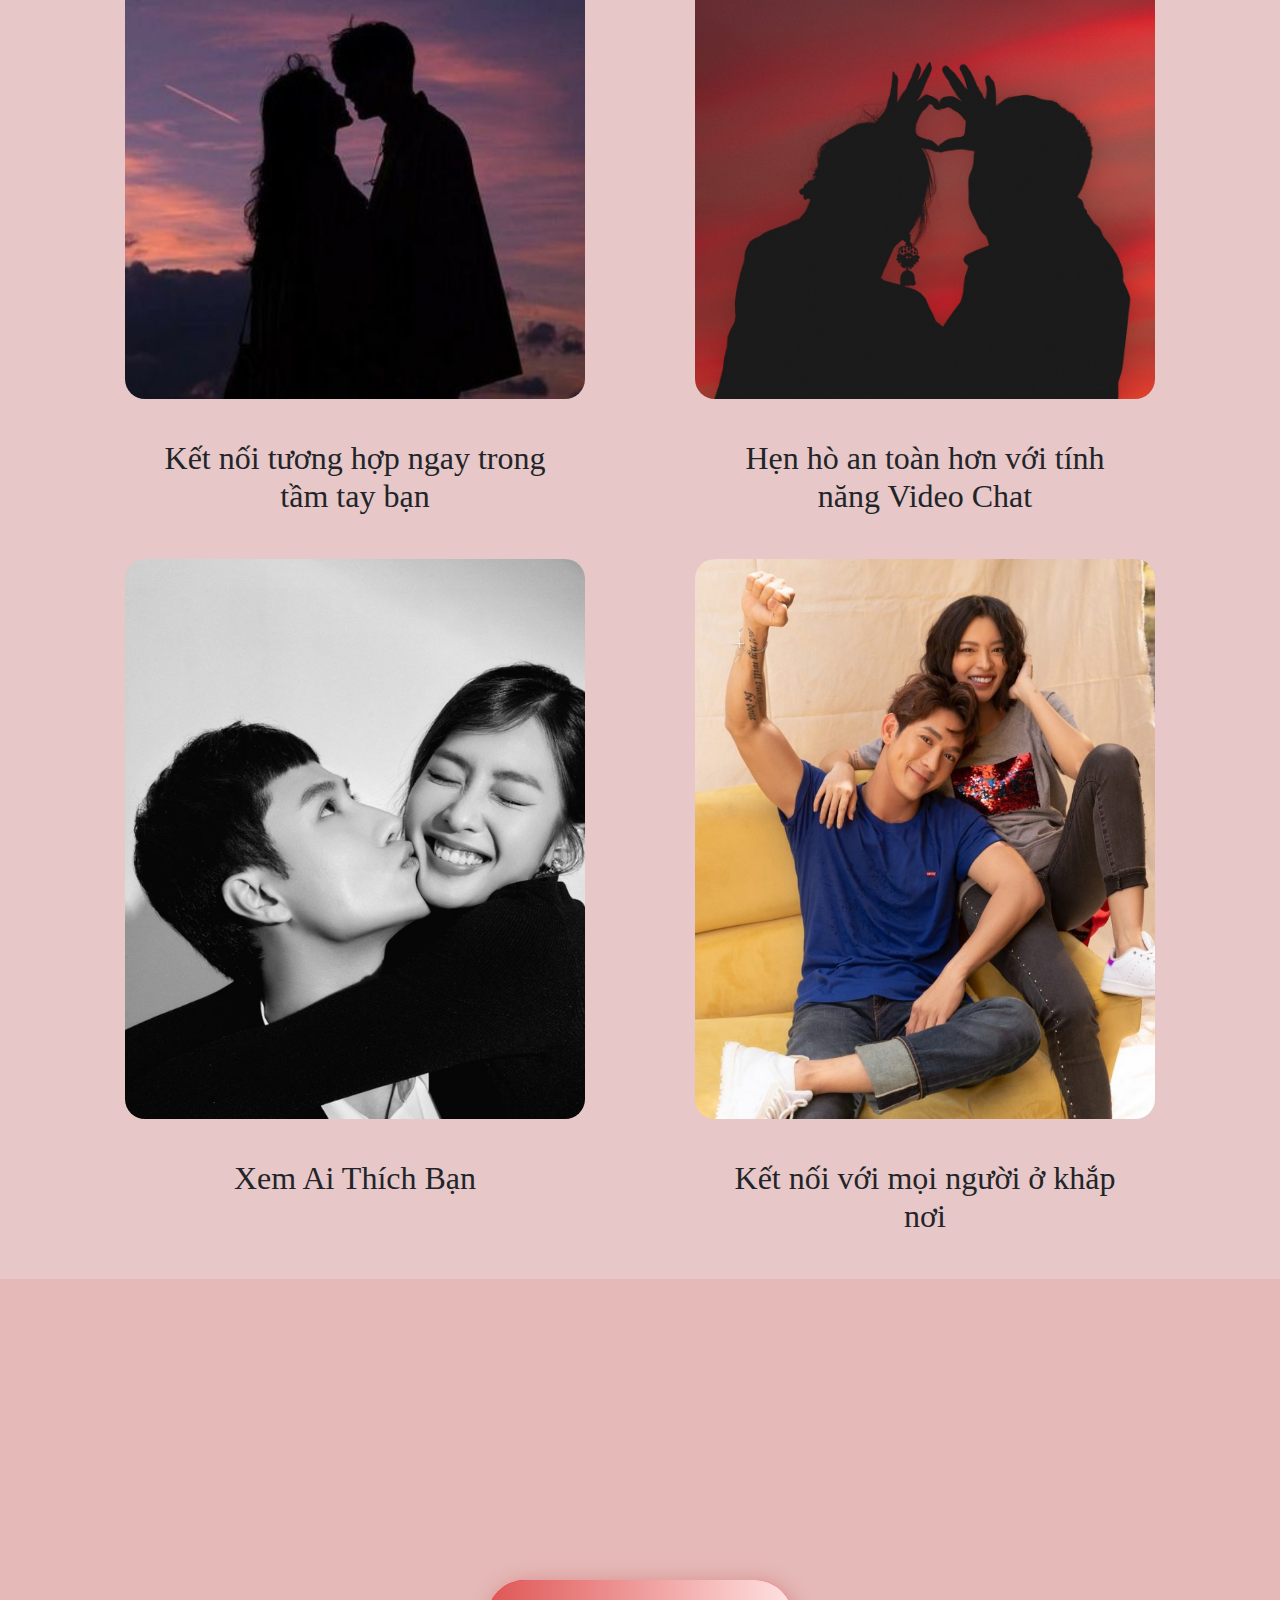
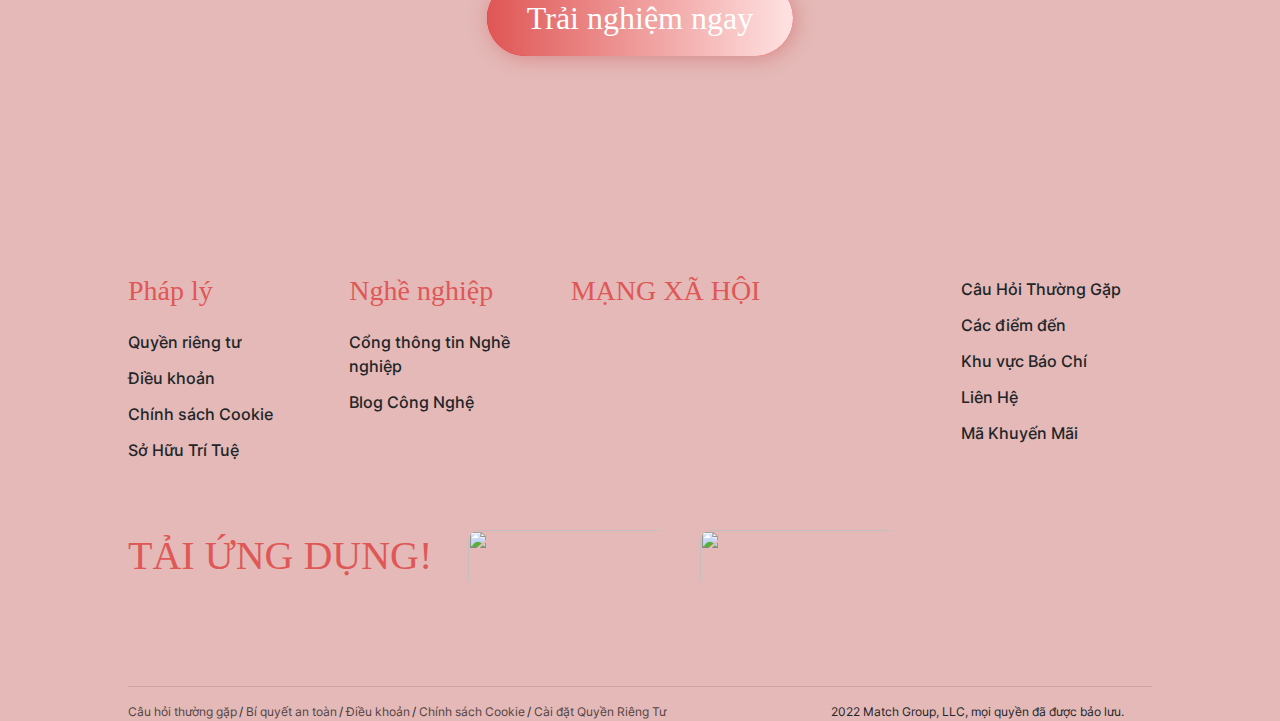
==== commit a9dfc83a: "Merge pull request #4 from non4m382/feat-login-page" ====
--- a/index.html
+++ b/index.html
@@ -5,7 +5,9 @@
     <meta charset="UTF-8">
     <meta http-equiv="X-UA-Compatible" content="IE=edge">
     <meta name="viewport" content="width=device-width, initial-scale=1.0">
-    <title>Landing Page</title>
+    <title>Destiny</title>
+
+    <link rel="icon" type="image/x-icon" href="img/Logo.png">
     <link rel="stylesheet" href="https://cdn.jsdelivr.net/npm/bootstrap@4.6.1/dist/css/bootstrap.min.css">
     <link rel="stylesheet" href="css/docSlider.css">
     <link rel="stylesheet" href="css/index.css">
@@ -19,7 +21,7 @@
         <div class="header-left">
             <div class="menu">
                 <img align="left" src="img/Logo.png" alt="">
-                <a href="#home" class="logo">Destiny</a>
+                <a href="#main-page" class="logo">Destiny</a>
             </div>
 
             <div class="menu dropdown">
@@ -27,17 +29,22 @@
                     <i class="fa fa-caret-down"></i>
                 </button>
                 <div class="dropdown-content">
-                    <a href="#">Tính năng cao cấp</a>
-                    <a href="#">Các gói đăng ký
+                    <a href="#product">Tính năng cao cấp</a>
+                    <a href="#subcription">Các gói đăng ký
                         <ul>
-                            <li>Destiny Plus*</li>
-                            <li>Destiny VIP</li>
+                            <li>
+                                <a href="#subcription"> &#8195; Destiny Plus*</a>
+                                
+                            </li>
+                            <li>
+                                <a href="#subcription"> &#8195; Destiny VIP</a>
+                            </li>
                         </ul>
                     </a>
                     <a href="#">Swipe night</a>
                 </div>
             </div>
-            <div class="menu"><a href="#news">Tìm hiểu</a></div>
+            <div class="menu"><a href="#why-us">Tìm hiểu</a></div>
             <div class="menu dropdown ">
                 <button class="dropbtn">An toàn
                     <i class="fa fa-caret-down"></i>
@@ -53,7 +60,6 @@
 
             <div class="menu"><a href="#contact">Hỗ trợ</a></div>
 
-
             <div class="menu"> <a href="#download">Tải về</a></div>
         </div>
         <div class="header-right">
@@ -68,7 +74,7 @@
     </div>
 
     <div class="docSlider">
-        <section>
+        <section id="main-page">
             <div class="content">
                 <div>
                     <p class="title">Tìm Kiếm Nửa Kia</p>
@@ -79,7 +85,7 @@
         </section>
 
         <!-- 2. Chúng tôi có gì? -->
-        <section>
+        <section id="product">
             <div class="service">
                 <div class="intro">
                     <h1 class="title">Chúng tôi có gì?</h1>
@@ -134,7 +140,7 @@
             </div>
         </section>
 
-        <section>
+        <section id="subcription">
             <div class="subcription">
                 <div class="intro">
                     <h1 class="text-center title">Gói thuê bao đăng ký</h1>
@@ -217,7 +223,7 @@
 
             </div>
         </section>
-        <section>
+        <section id="why-us">
             <div class="reason">
                 <div class="intro text-center">
                     <h1 class="text-center title" style="color: #df5655">Tại sao nên chọn chúng tôi?</h1>
@@ -257,7 +263,10 @@
 
 
             </div>
-            <div class="footer">
+
+        </section>
+        <section id="download">
+            <div class="footer" >
                 <div class="experience text-center justify-content-center">
                     <h2 class="title">Trải nghiệm ngay <i class="fa-solid fa-arrow-right"></i></h2>
                 </div>
@@ -319,7 +328,9 @@
                 </div>
             </div>
         </section>
+
     </div>
+
     <script src="js/docSlider.min.js"></script>
     <script>docSlider.init();</script>
     <script src="https://cdn.jsdelivr.net/npm/jquery@3.6.0/dist/jquery.slim.min.js"></script>
--- a/css/index.css
+++ b/css/index.css
@@ -229,11 +229,11 @@
 }
 
 .service .container .row .col img {
-  width: 220px;
-  height: 380px;
+  width: 200px;
+  height: 348px;
   position: relative;
-  left: -63px;
-  top: -60px;
+  left: -56px;
+  top: -72px;
   display: block;
   border-radius: 12px;
   border: 1px solid #dac1c1;
@@ -415,7 +415,7 @@
 div .footer {
   background-color: #e4b9b7;
   padding-top: 120px;
-  height: 760px;
+  height: 100%;
 }
 
 .footer .container-fluid {
@@ -425,8 +425,8 @@
 .footer .container-fluid .social i {
   /* width: 200px; */
   color: gray;
-  margin-right: 36px;
-  margin-bottom: 16px;
+  margin-right: 72px;
+  margin-bottom: 28px;
 }
 
 .footer .container-fluid .footer-detail-info {
@@ -444,7 +444,8 @@
 }
 
 div .footer .experience {
-  margin-bottom: 160px;
+  margin-top: 200px;
+  margin-bottom: 240px;
 }
 
 div .footer .experience h2 {
@@ -472,7 +473,7 @@
   color: #df5756;
   align-items: center;
   display: flex;
-  margin-bottom: 40px;
+  margin-bottom: 80px;
 }
 
 .download h1 {
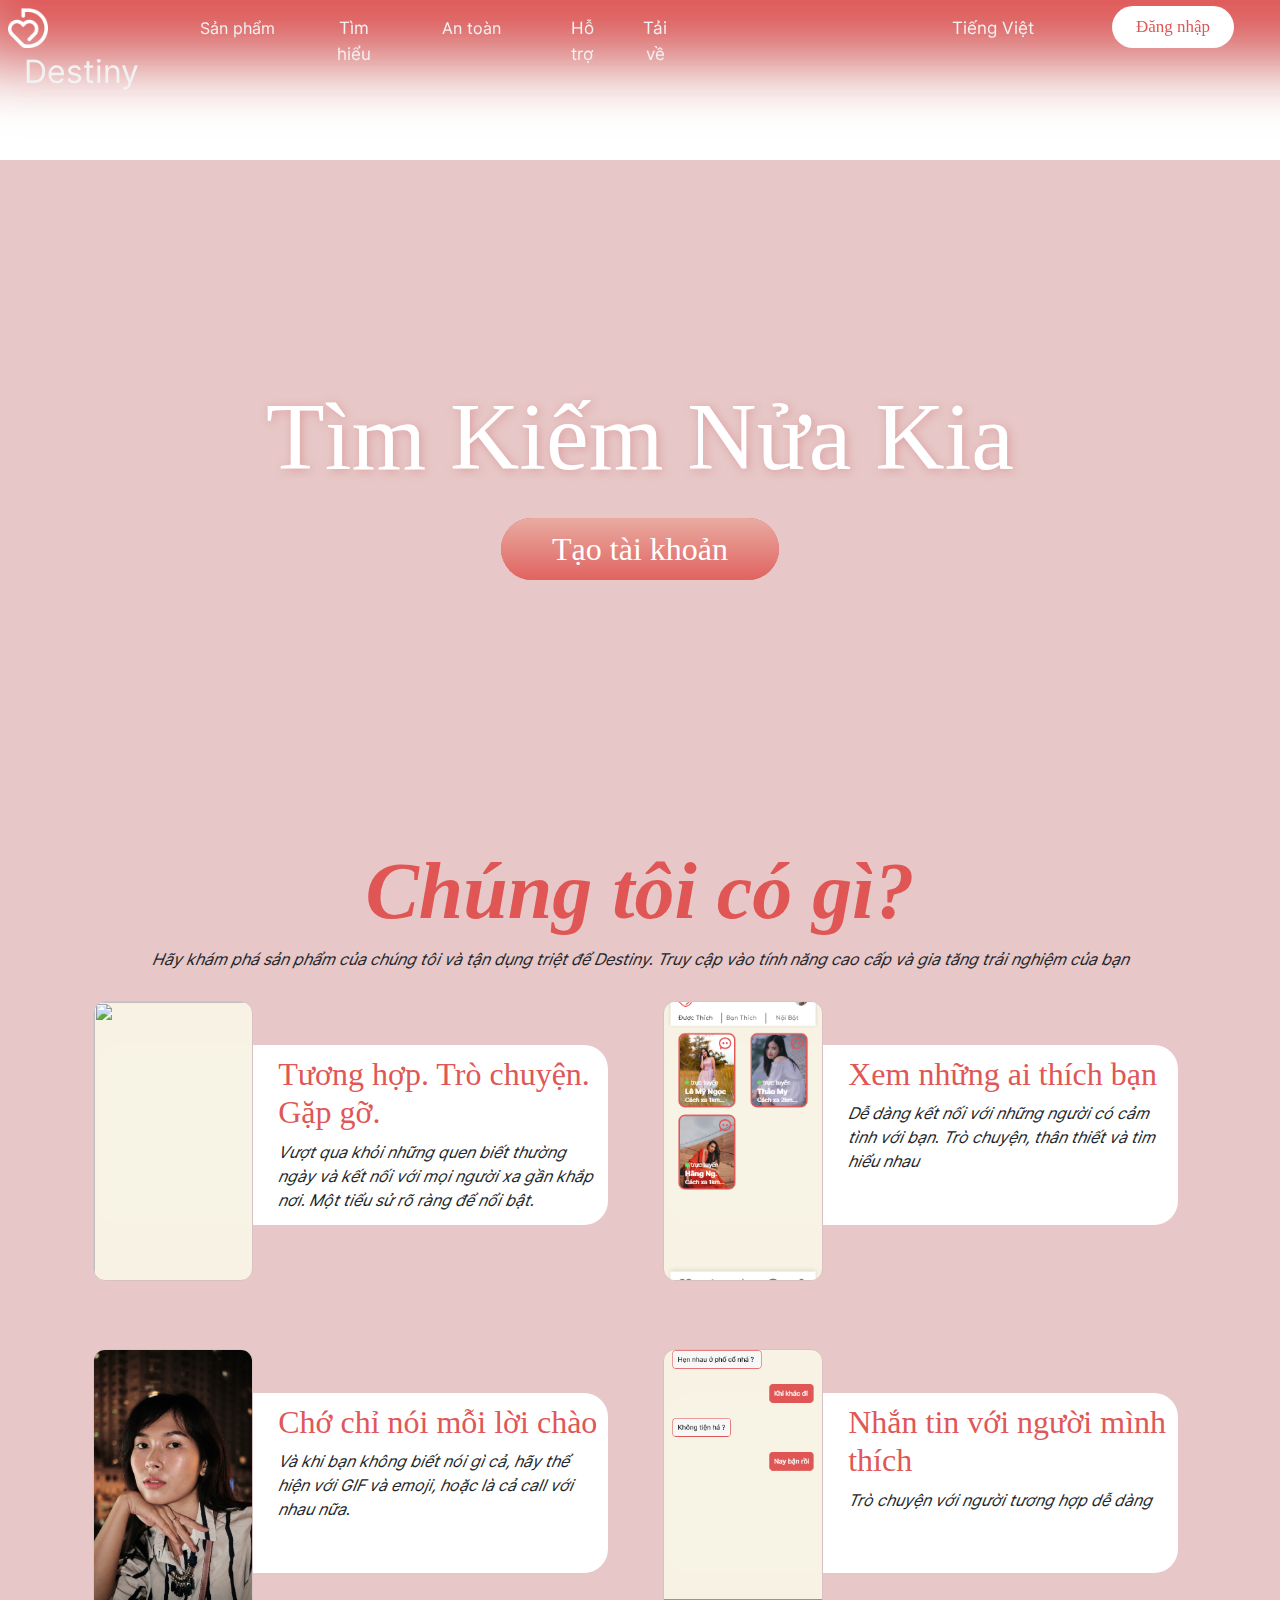
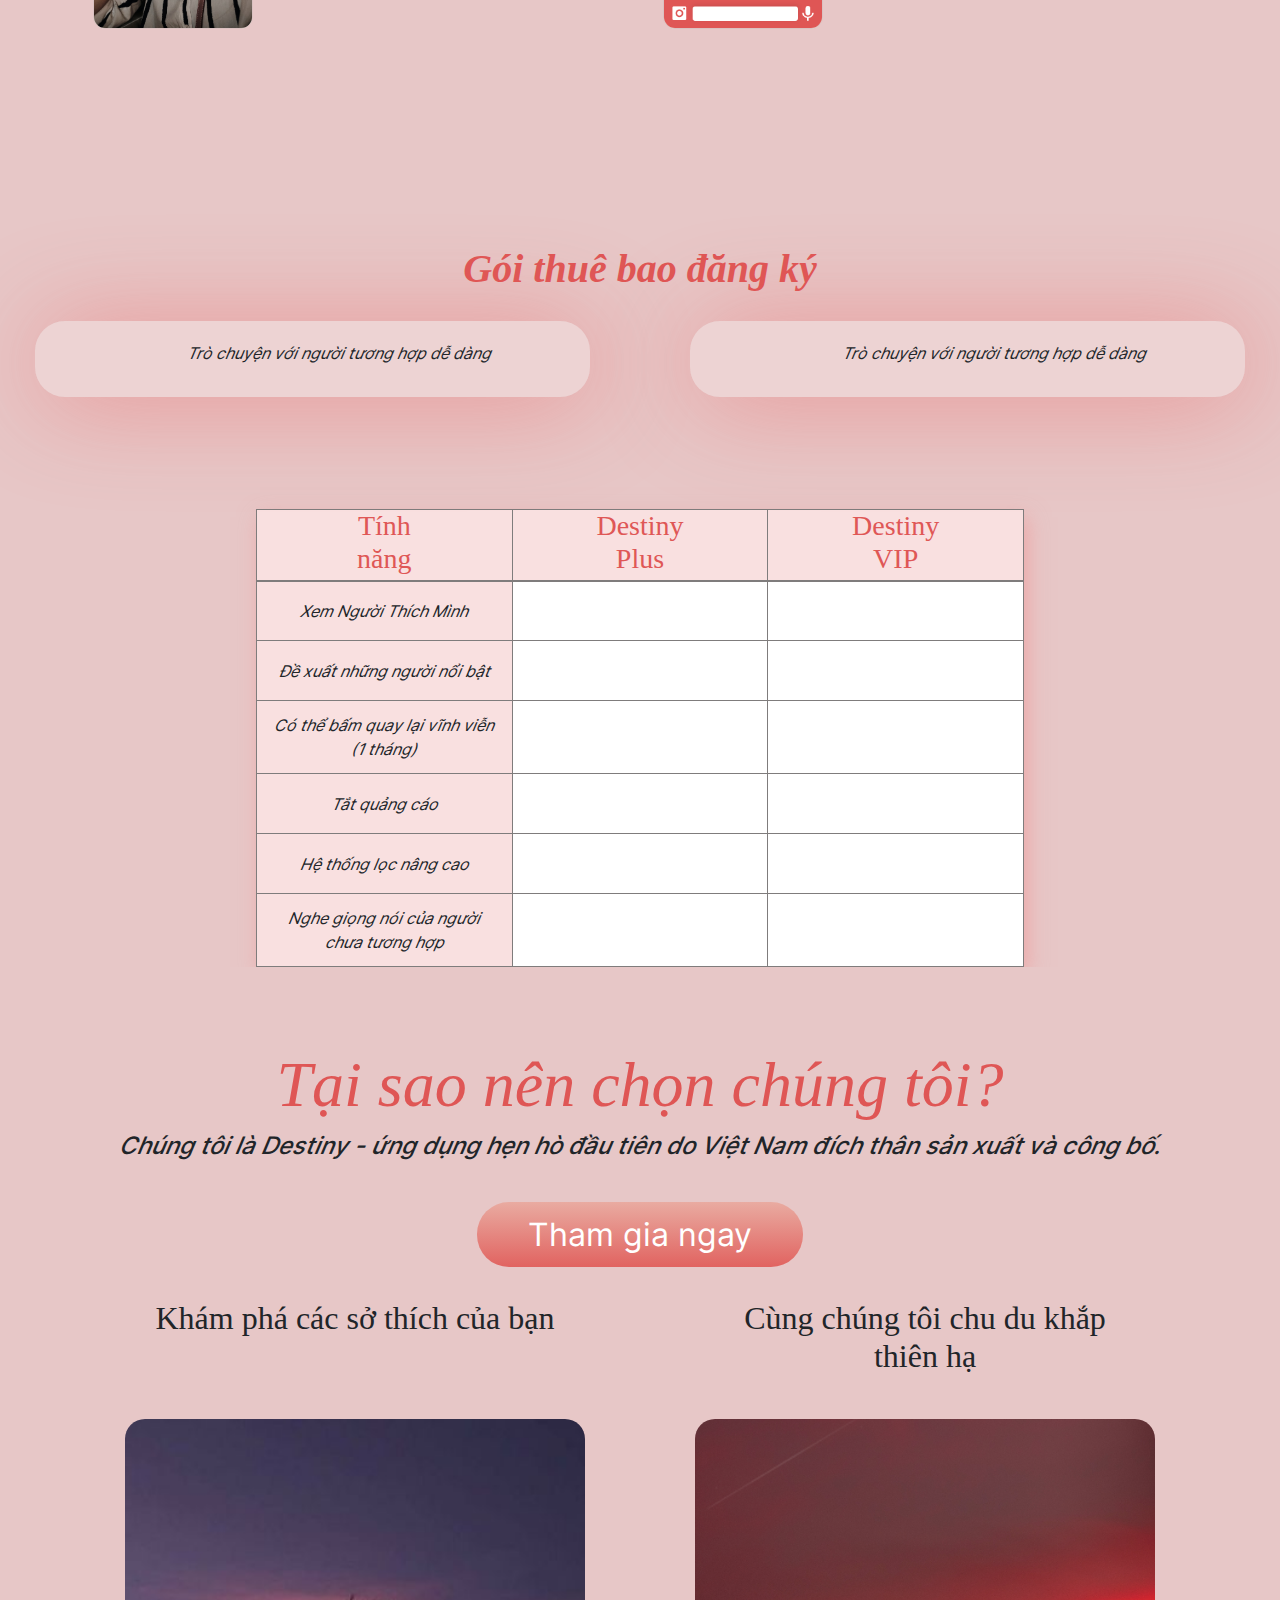
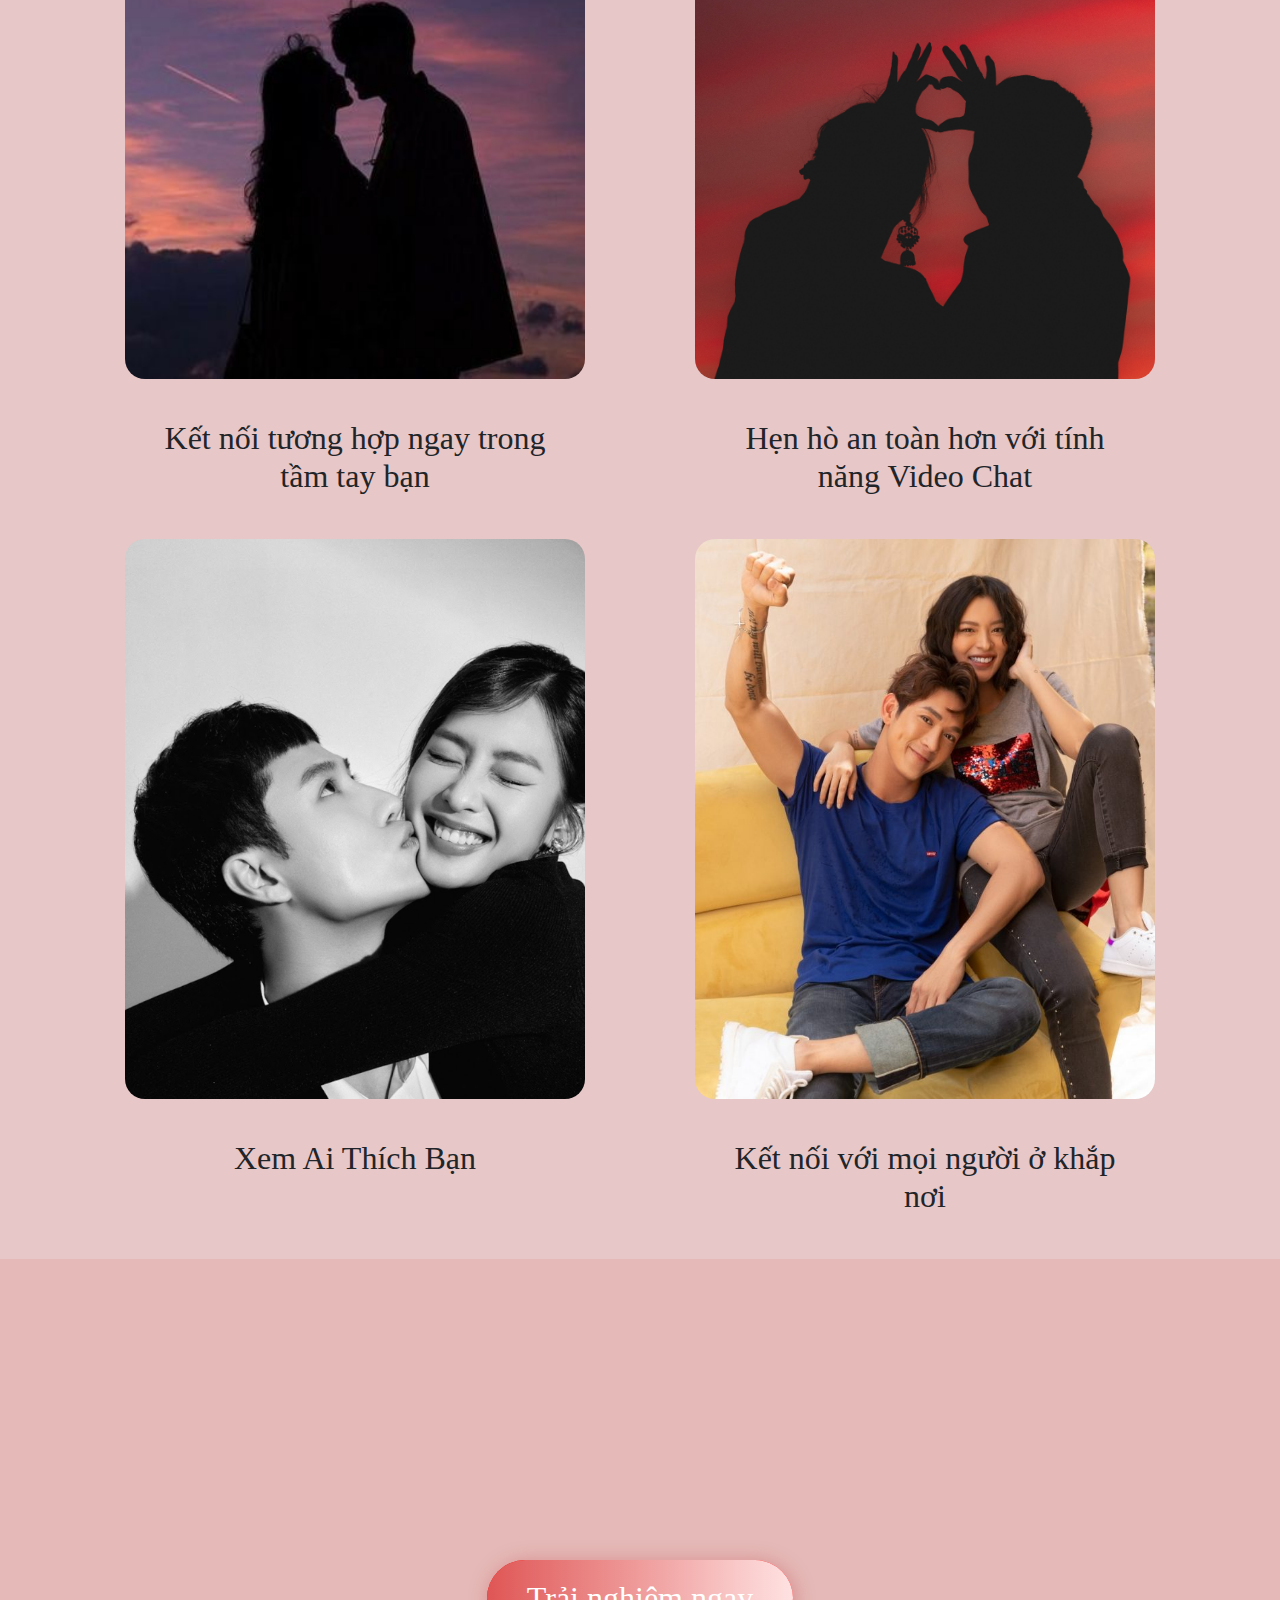
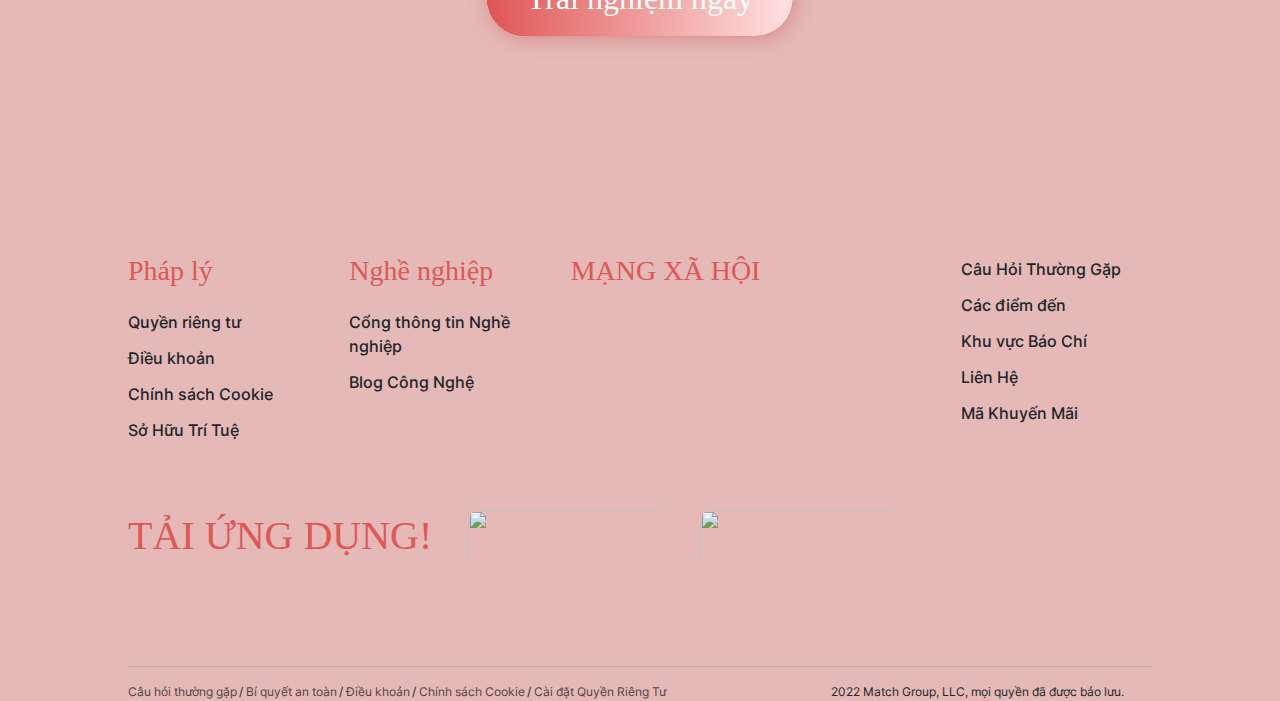
==== commit 2f125af4: "Merge pull request #6 from non4m382/feat-login-page" ====
--- a/index.html
+++ b/index.html
@@ -20,7 +20,7 @@
     <div class="header">
         <div class="header-left">
             <div class="menu">
-                <img align="left" src="img/Logo.png" alt="">
+                <img align="left" src="img/Logo Destiny - Mini White.png" alt="" width="40px">
                 <a href="#main-page" class="logo">Destiny</a>
             </div>
 
--- a/css/index.css
+++ b/css/index.css
@@ -29,18 +29,23 @@
 
 /* header */
 .header {
-  background-image: linear-gradient(
+  /* background-image: linear-gradient(
     to bottom,
     rgb(222, 86, 85),
     rgb(237, 211, 206)
-  );
+  ); */
+  background-image: url(../img/header-color.png);
   display: flex;
-  height: 60px;
+  height: 160px;
   position: sticky;
   top: 0;
   font-size: 20px;
   z-index: 10;
-  box-shadow: 4px 4px 10px #ffffff2e;
+  background-position: 67% 0;
+  background-size: cover;
+  background-position-x: -155px;
+  background-position-y: -212px;
+  background-size: 2679px;
 }
 
 .header .header-left {
@@ -173,7 +178,7 @@
   right: 0px;
   bottom: 0px;
   left: 0px;
-  opacity: 0.4;
+  opacity: 0.3;
 }
 
 .content div {
@@ -223,17 +228,17 @@
 .service .container .row .col {
   background-color: white;
   width: 80px;
-  height: 200px;
+  height: 180px;
   border-radius: 24px;
-  margin: 48px 32px 160px 28px;
+  margin: 48px 32px 120px 28px;
 }
 
 .service .container .row .col img {
-  width: 200px;
-  height: 348px;
+  width: 160px;
+  height: 280px;
   position: relative;
-  left: -56px;
-  top: -72px;
+  left: -20px;
+  top: -44px;
   display: block;
   border-radius: 12px;
   border: 1px solid #dac1c1;
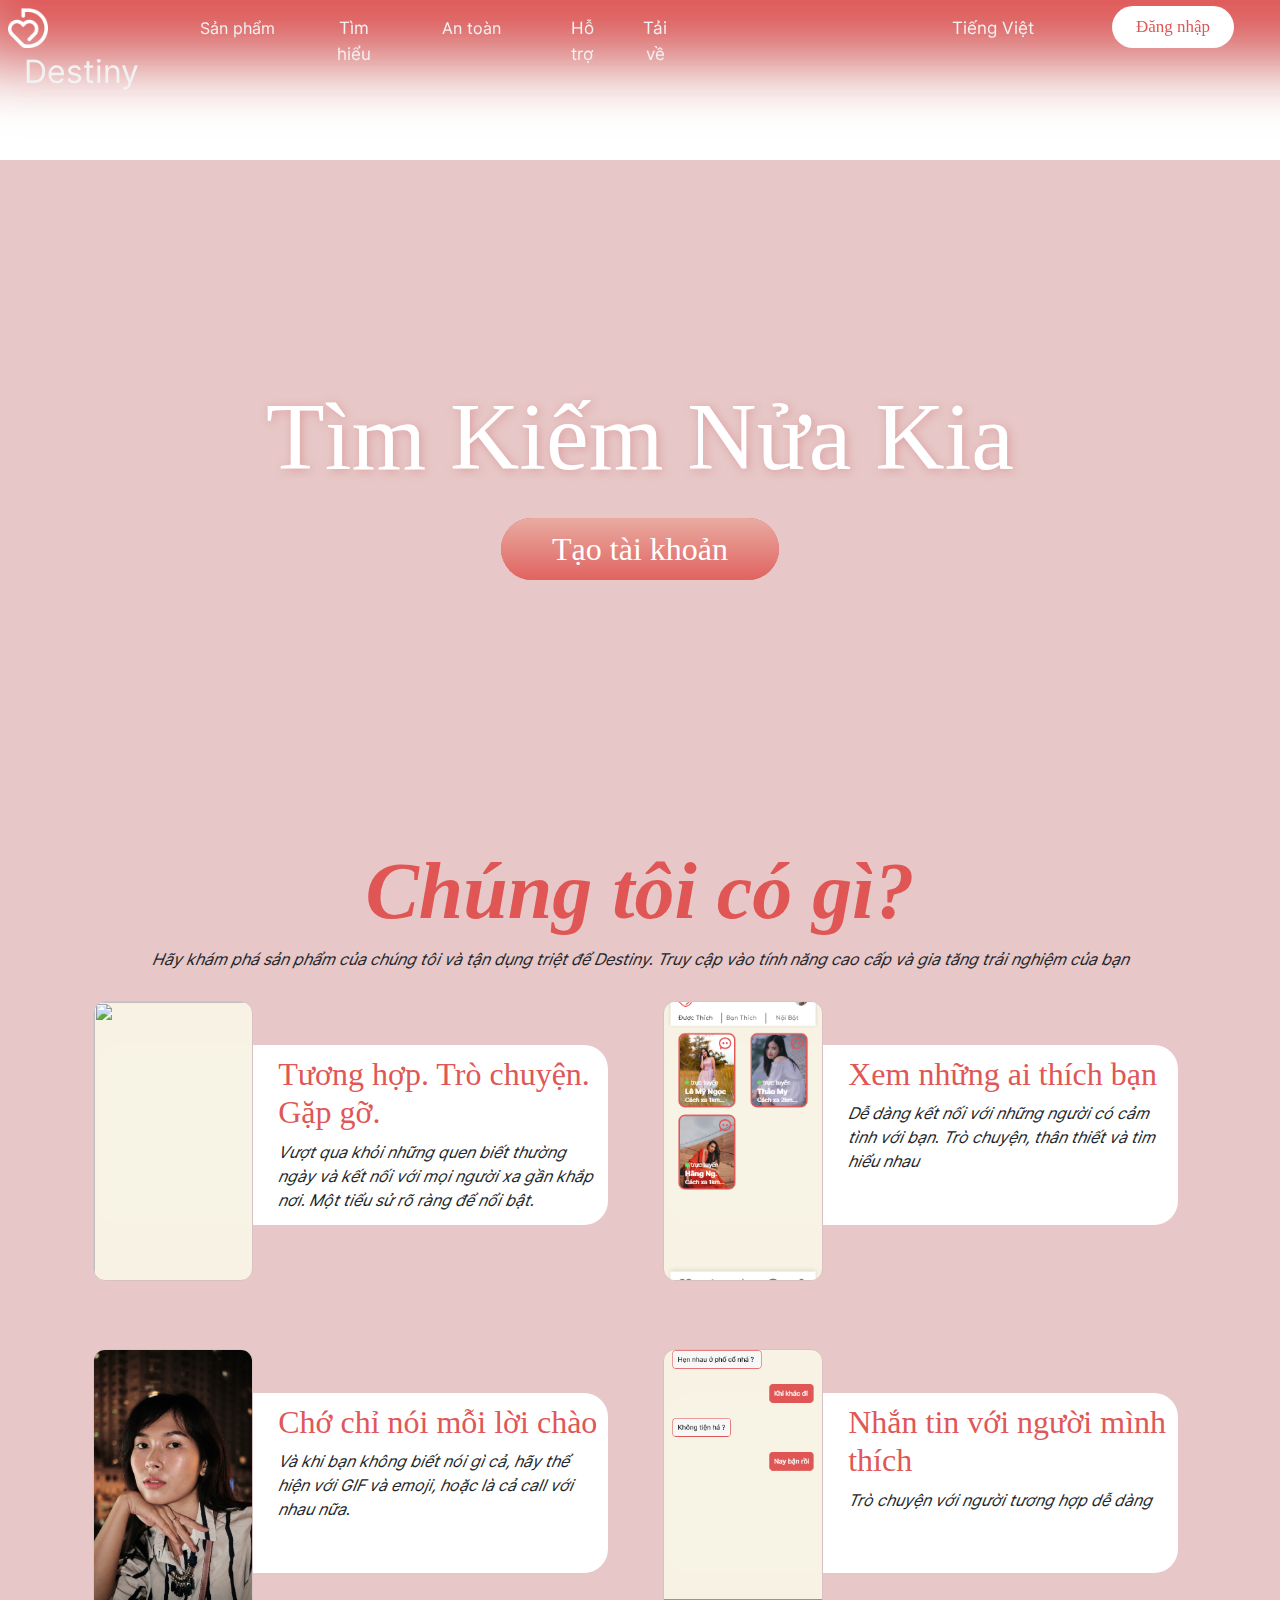
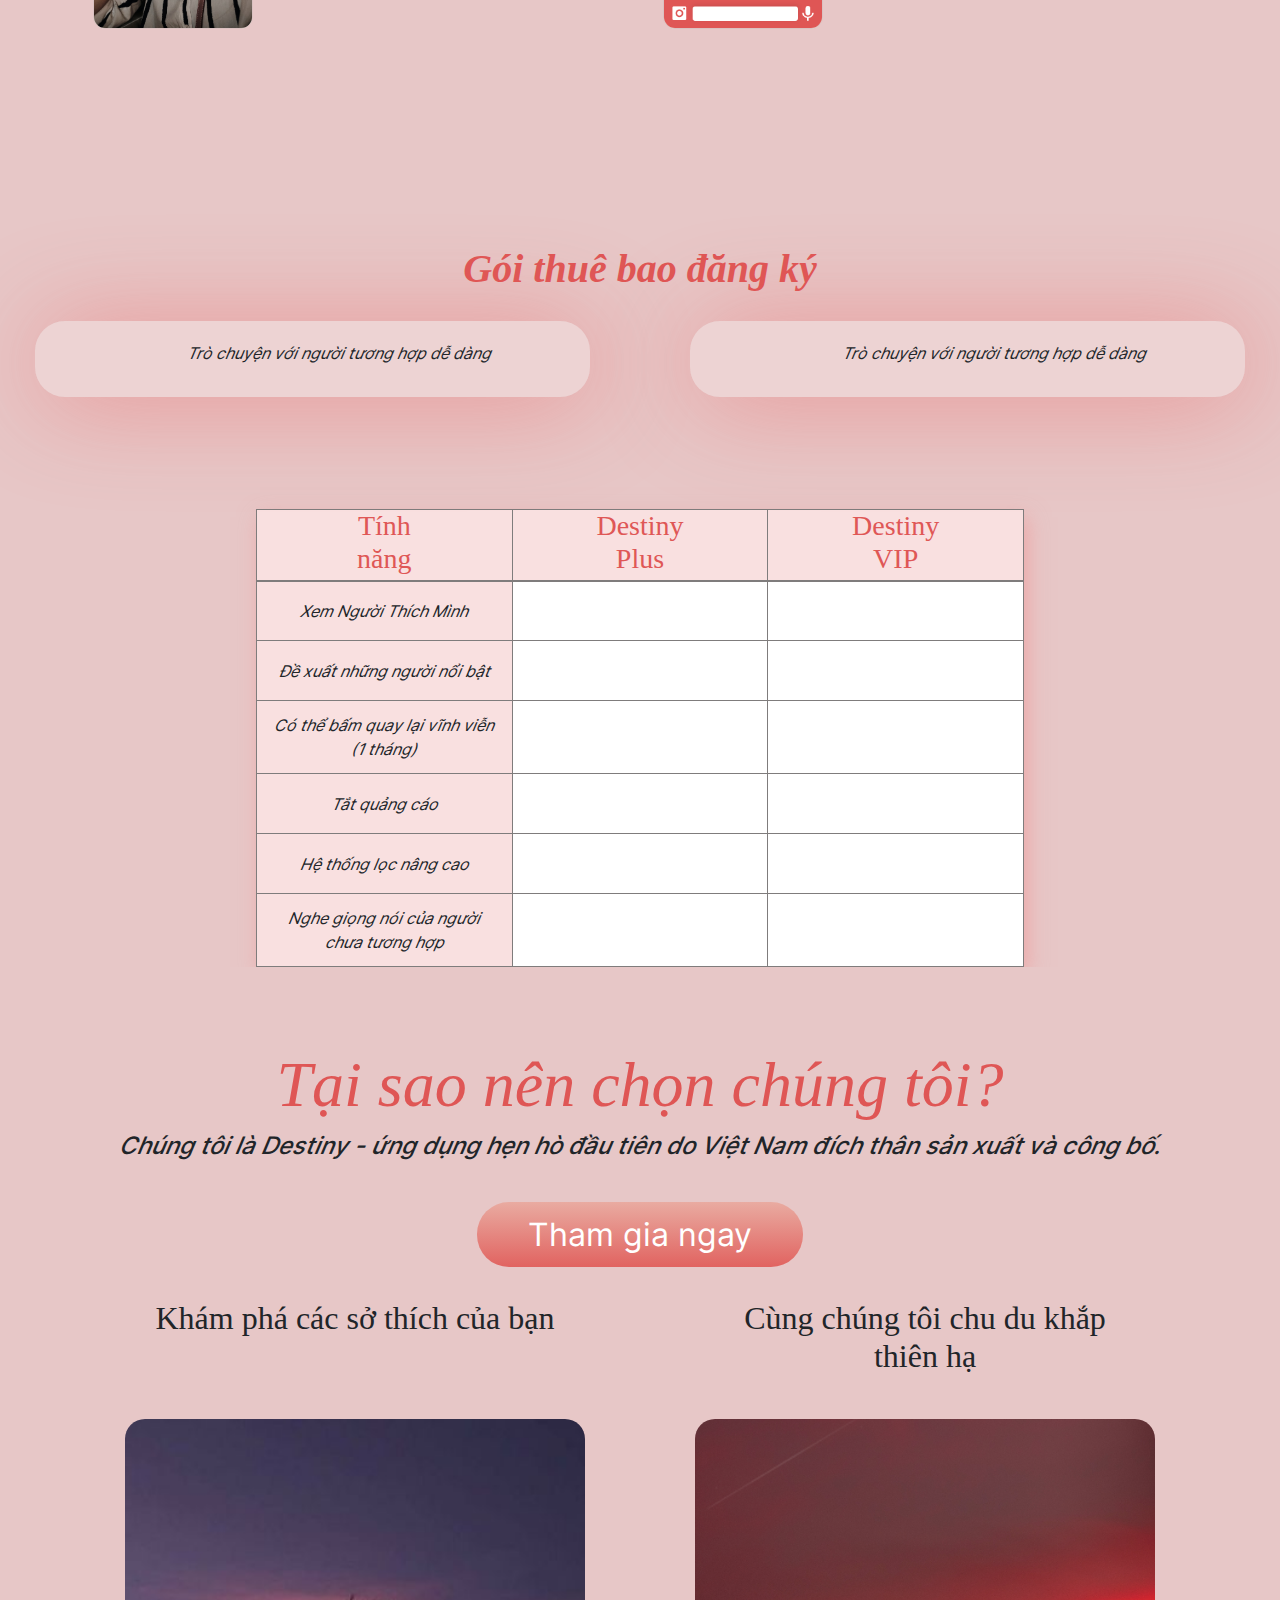
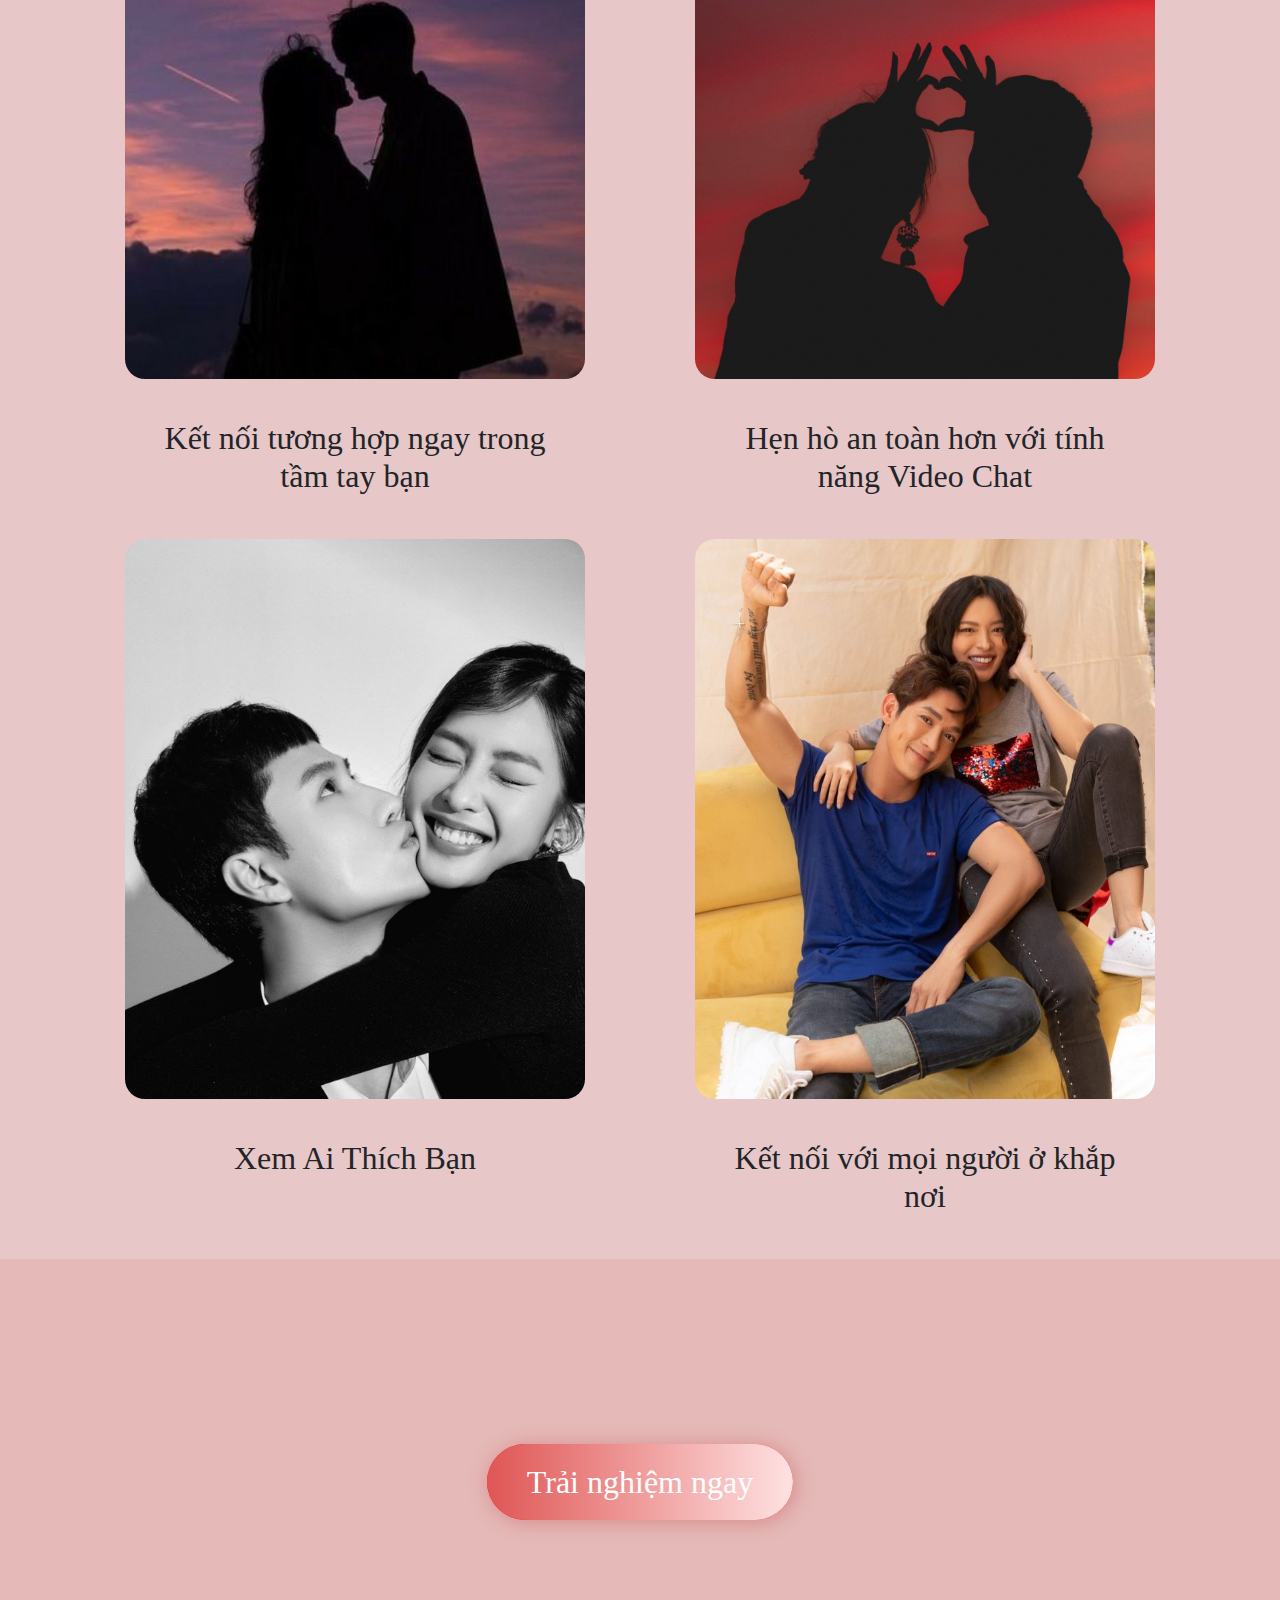
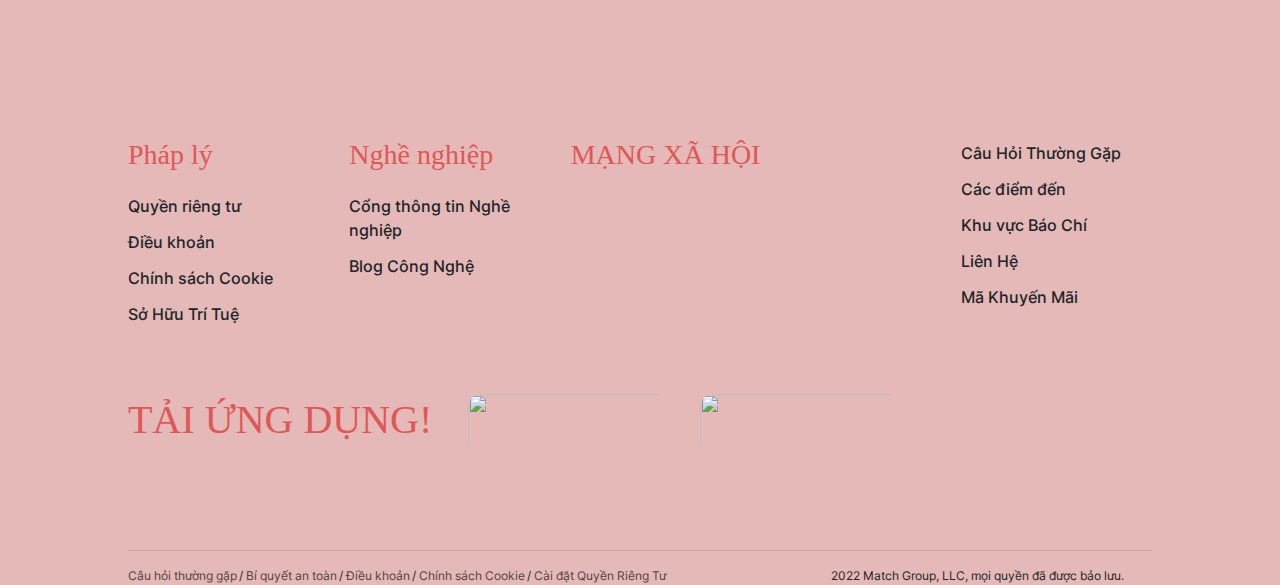
==== commit 03cc884c: "minor fix" ====
--- a/index.html
+++ b/index.html
@@ -25,7 +25,7 @@
             </div>
 
             <div class="menu dropdown">
-                <button class="dropbtn">Sản phẩm
+                <button class="dropbtn" onclick="location.href='#product'">Sản phẩm
                     <i class="fa fa-caret-down"></i>
                 </button>
                 <div class="dropdown-content">
@@ -328,7 +328,6 @@
                 </div>
             </div>
         </section>
-
     </div>
 
     <script src="js/docSlider.min.js"></script>
--- a/css/index.css
+++ b/css/index.css
@@ -119,13 +119,19 @@
 }
 
 .dropdown-content {
-  display: none;
+  display: none; 
   position: absolute;
-  background-color: #df565573;
-  min-width: 182px;
-  box-shadow: 2px 2px 20px 4px rgb(255 0 0 / 56%);
+  background-image: url(../img/list-color.png);
+  min-width: 240px;
   z-index: 1;
   text-align: left;
+  background-position-x: -23px;
+  background-position-y: -57px;
+  background-size: 283px 280px;
+  padding-left: 30px;
+  padding-bottom: 68px;
+  padding-top: -84px;
+  padding-right: 12px;
 }
 
 .dropdown-content a {
@@ -419,7 +425,7 @@
 /* footer */
 div .footer {
   background-color: #e4b9b7;
-  padding-top: 120px;
+  padding-top: 4px;
   height: 100%;
 }
 
